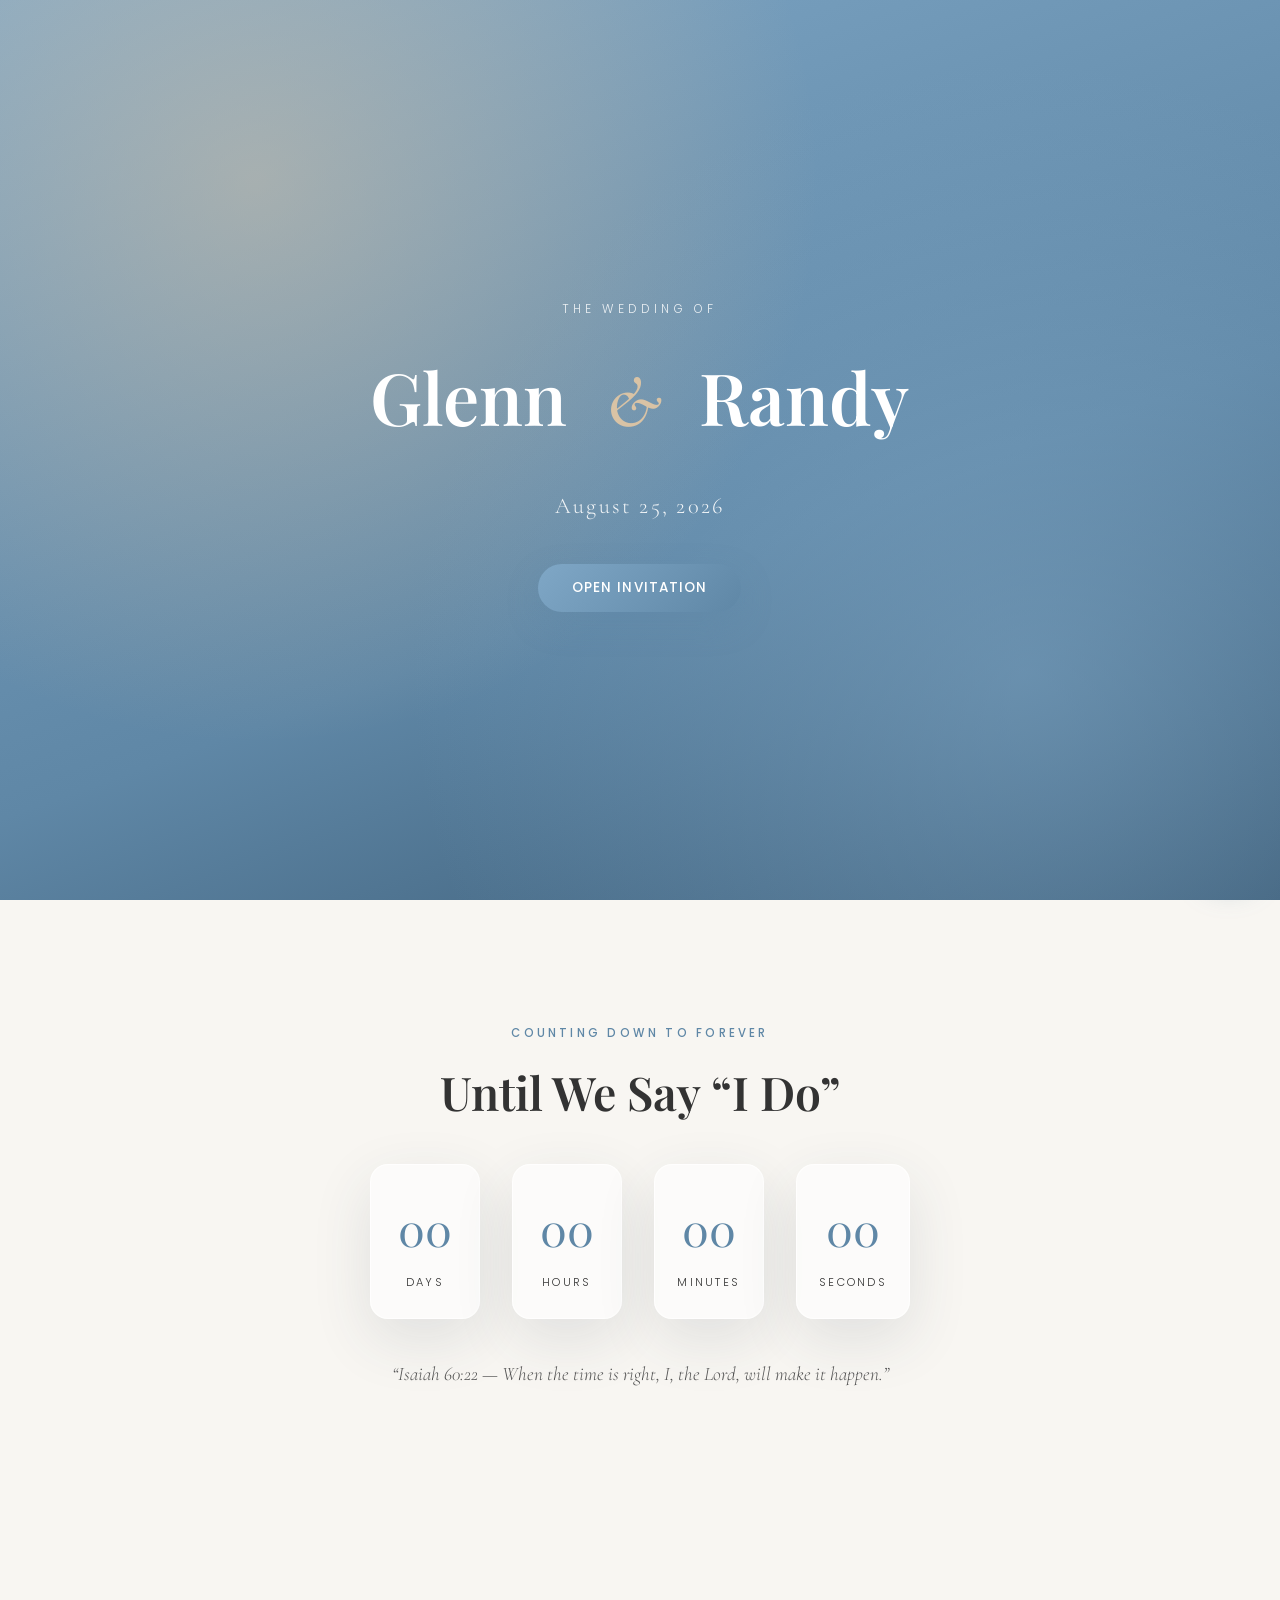
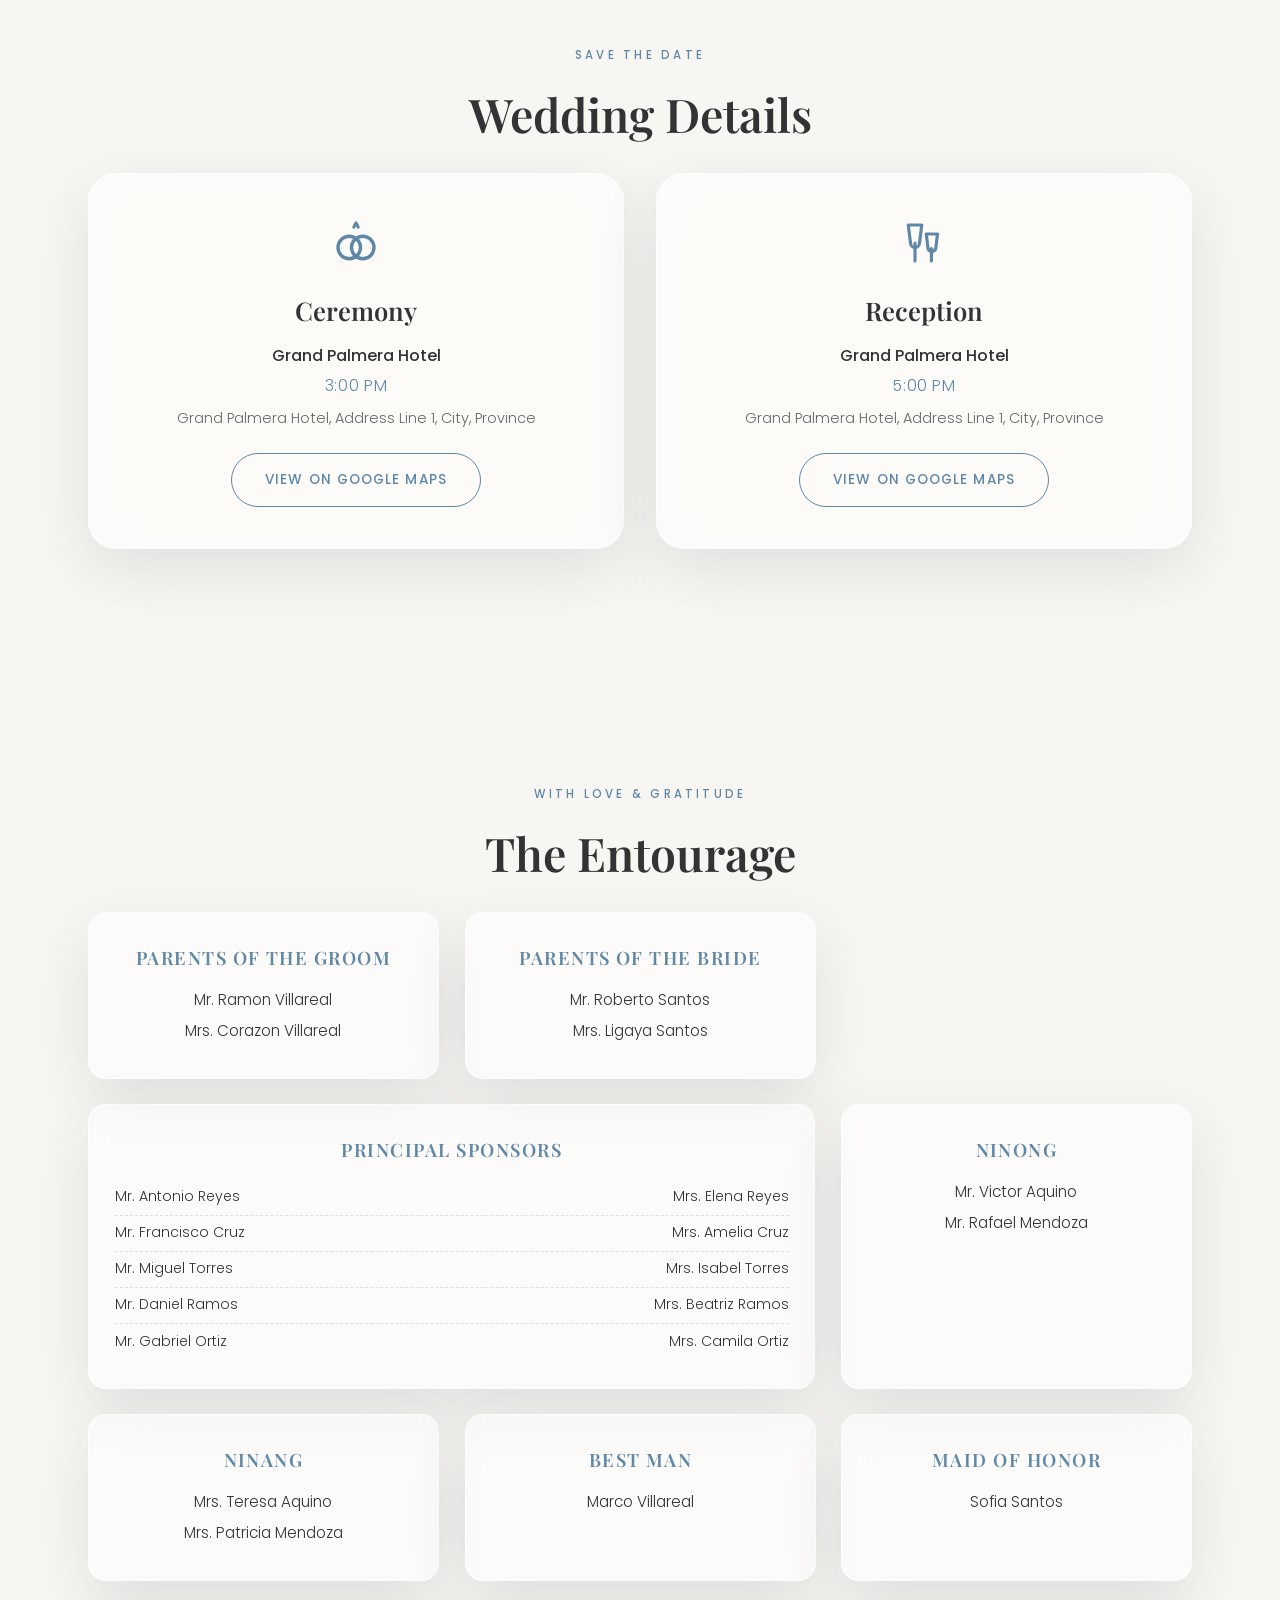
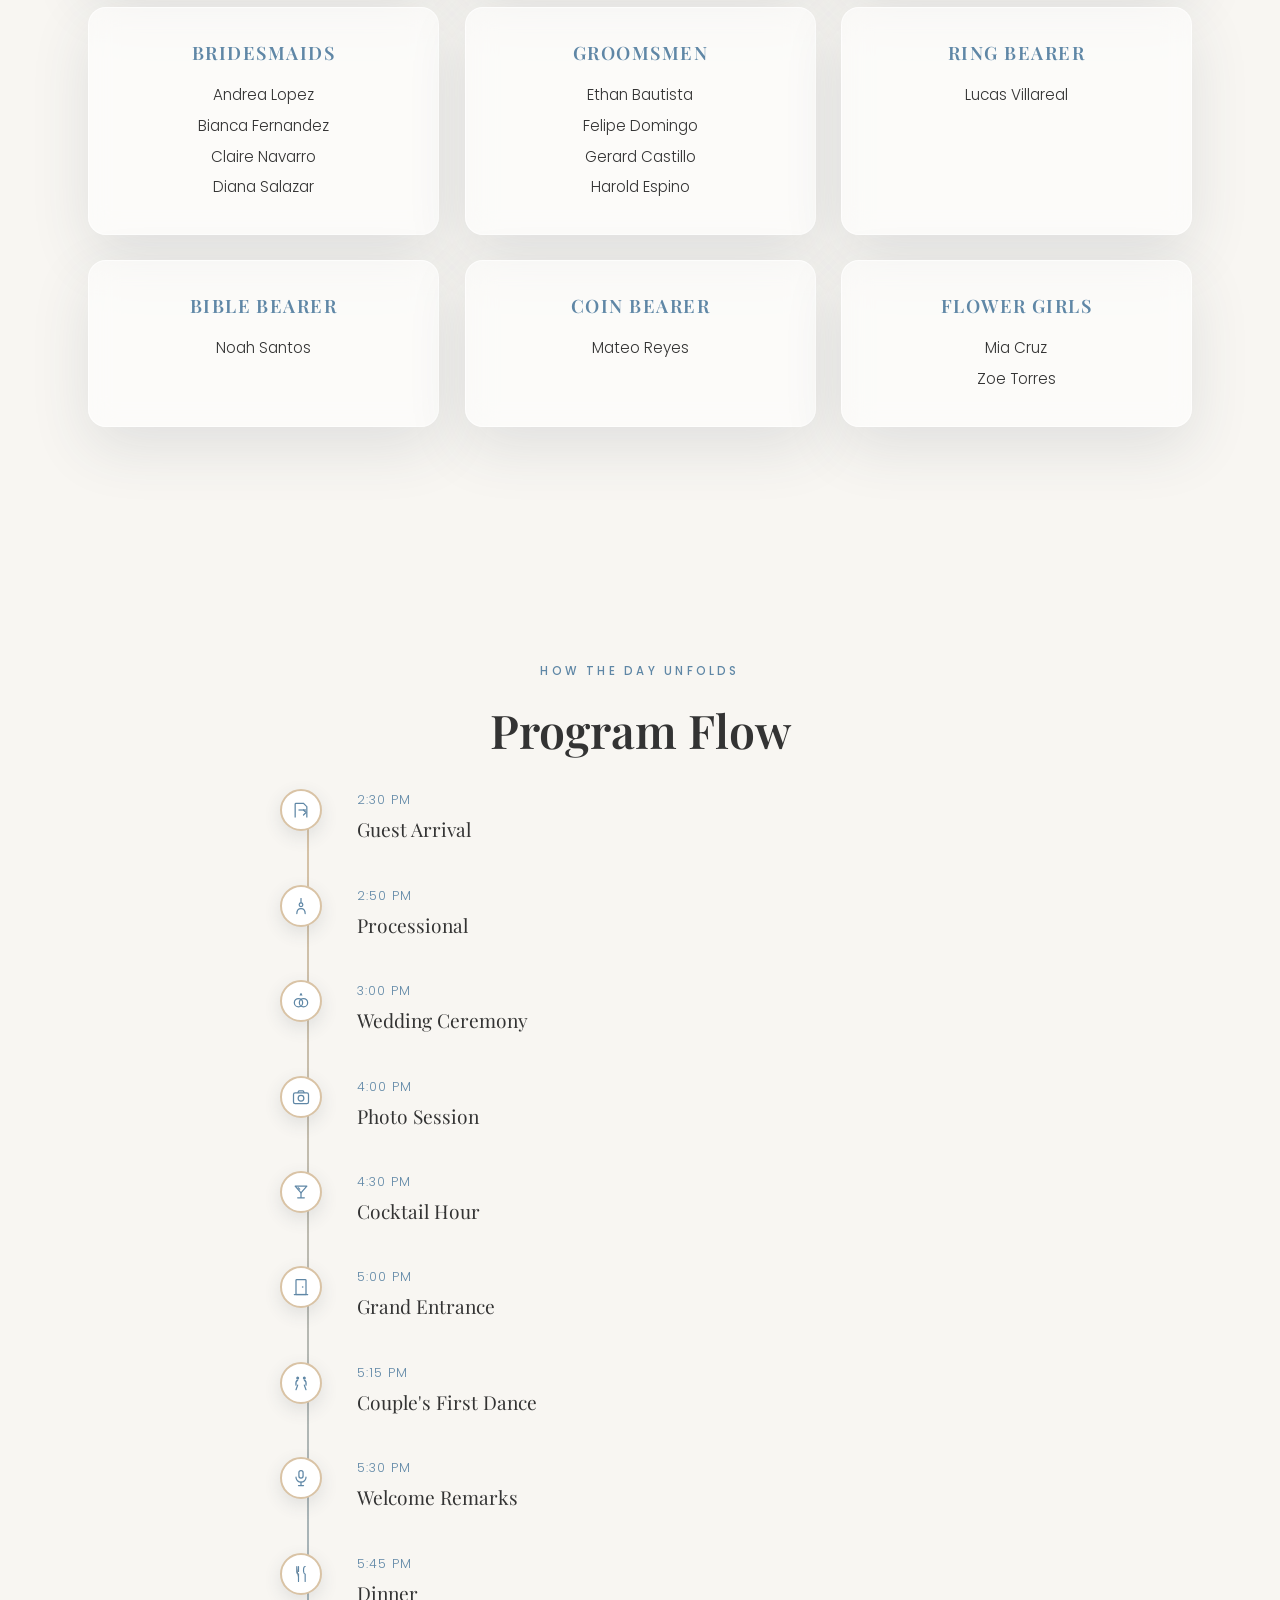
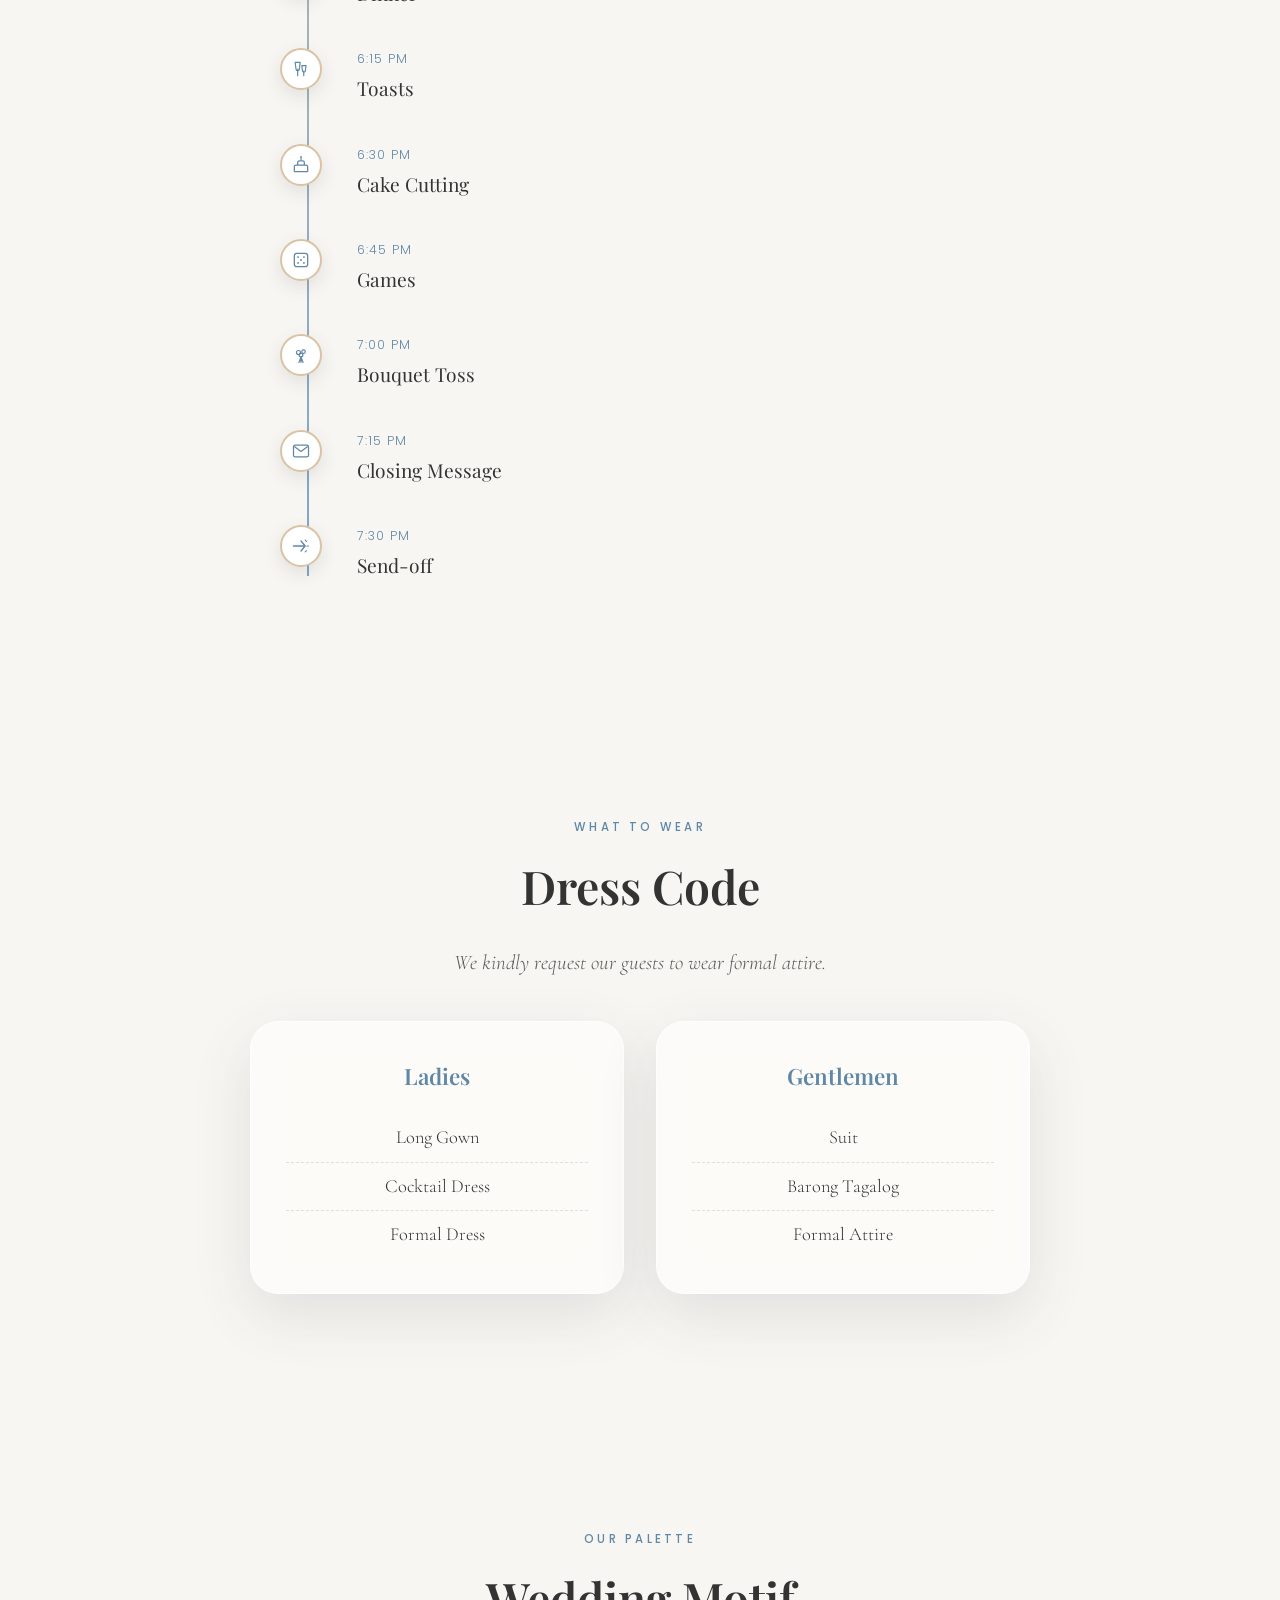
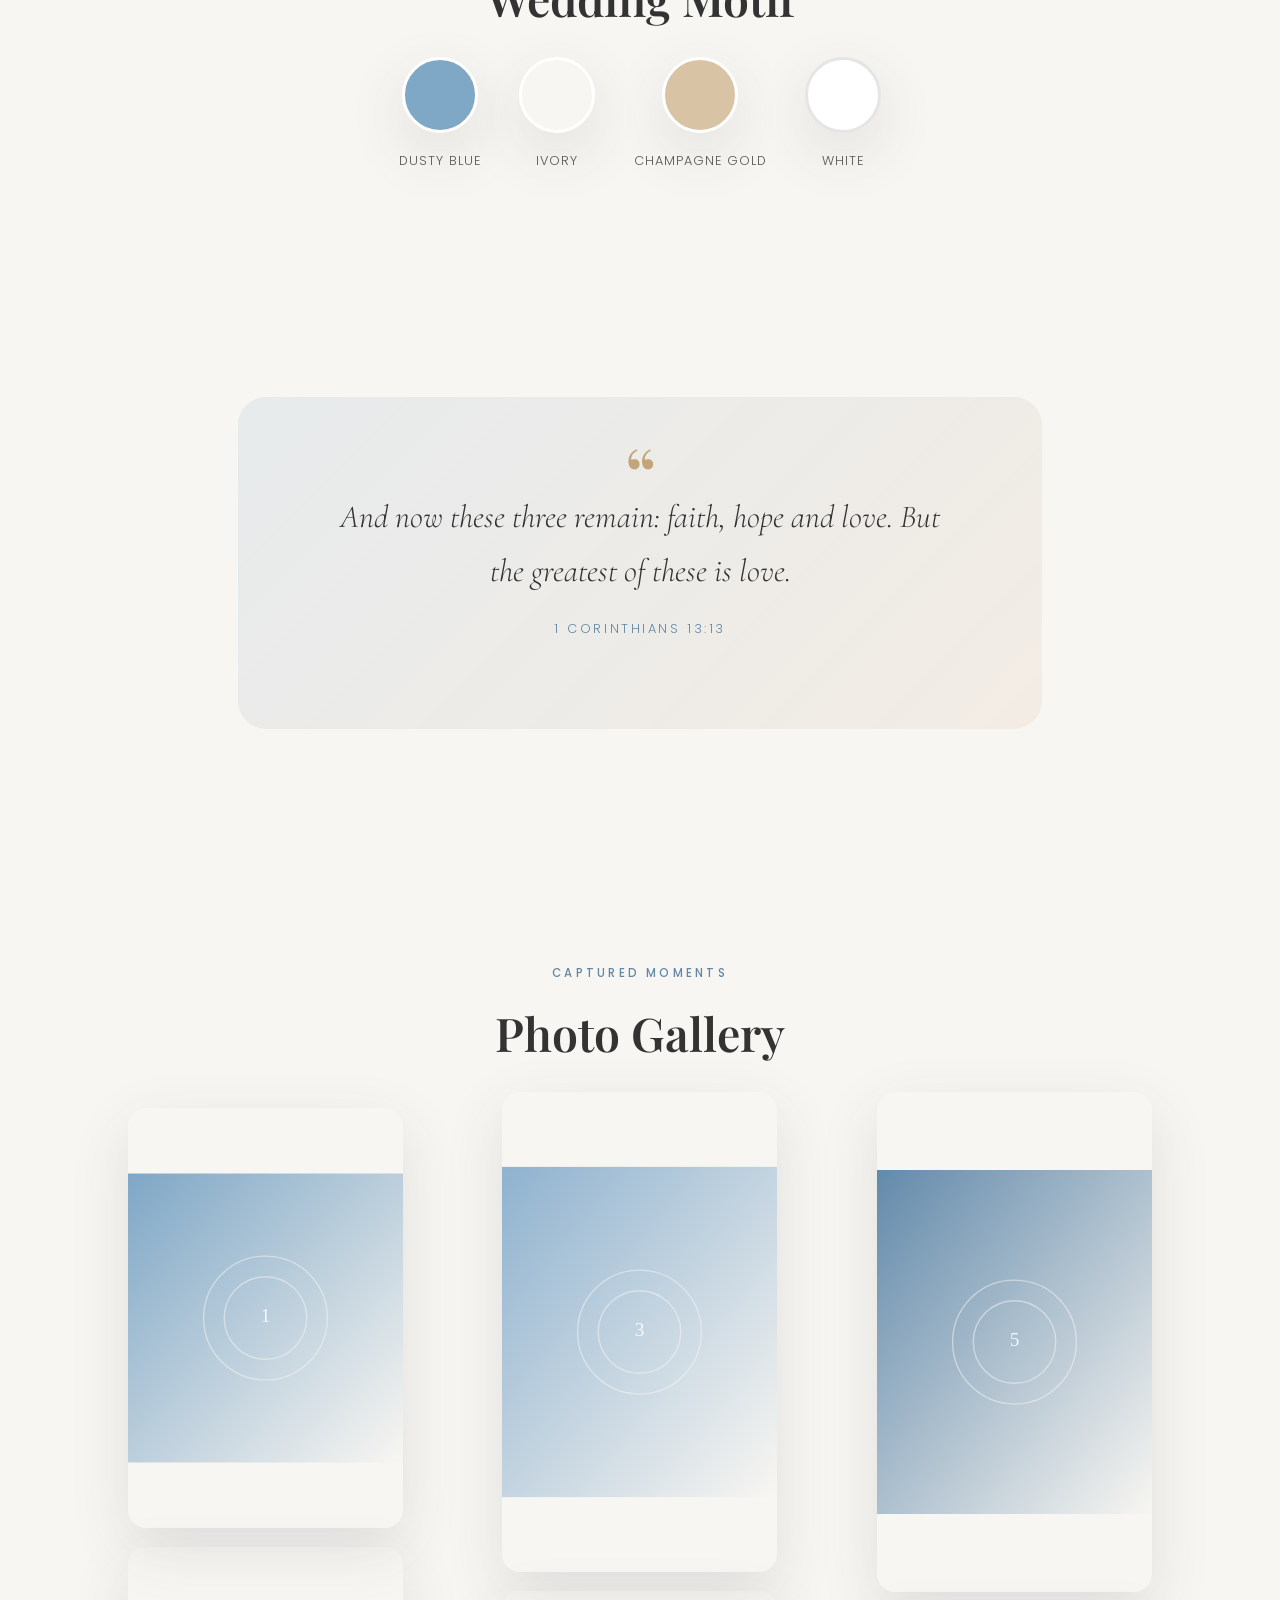
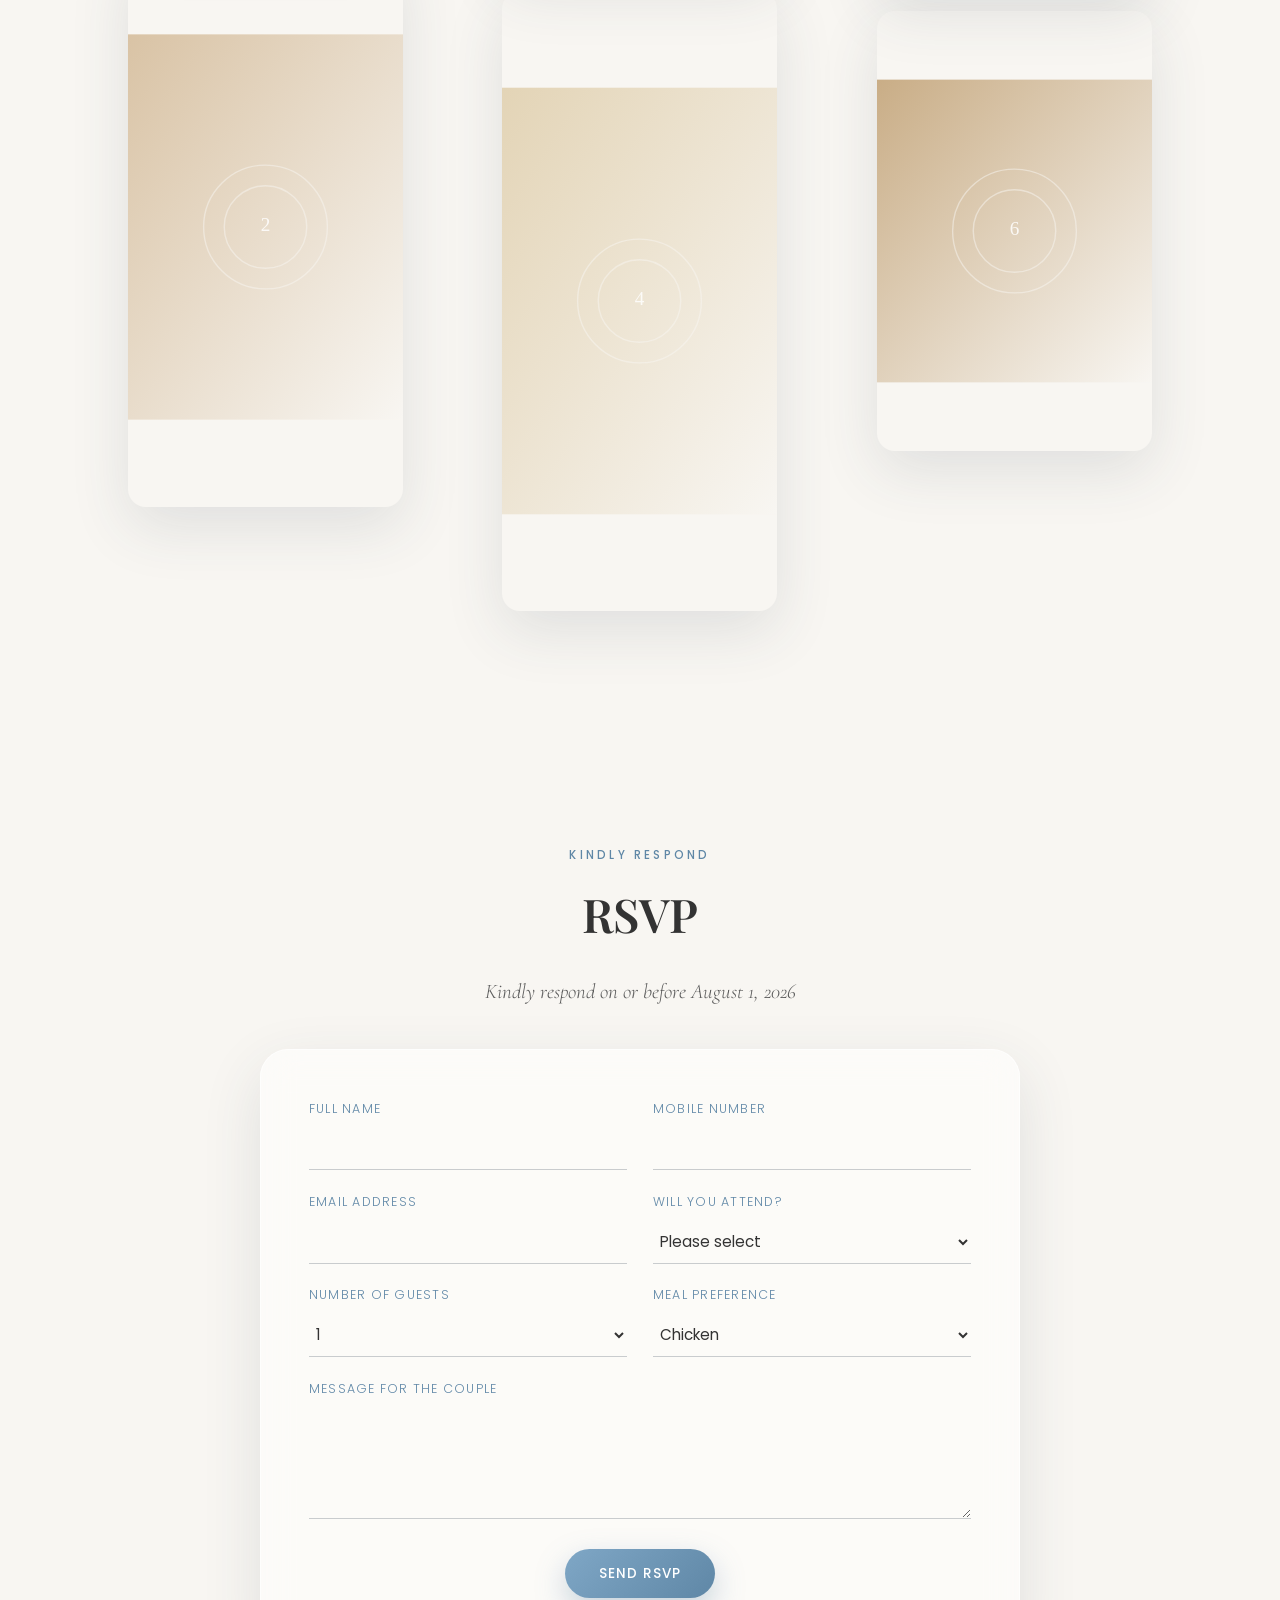
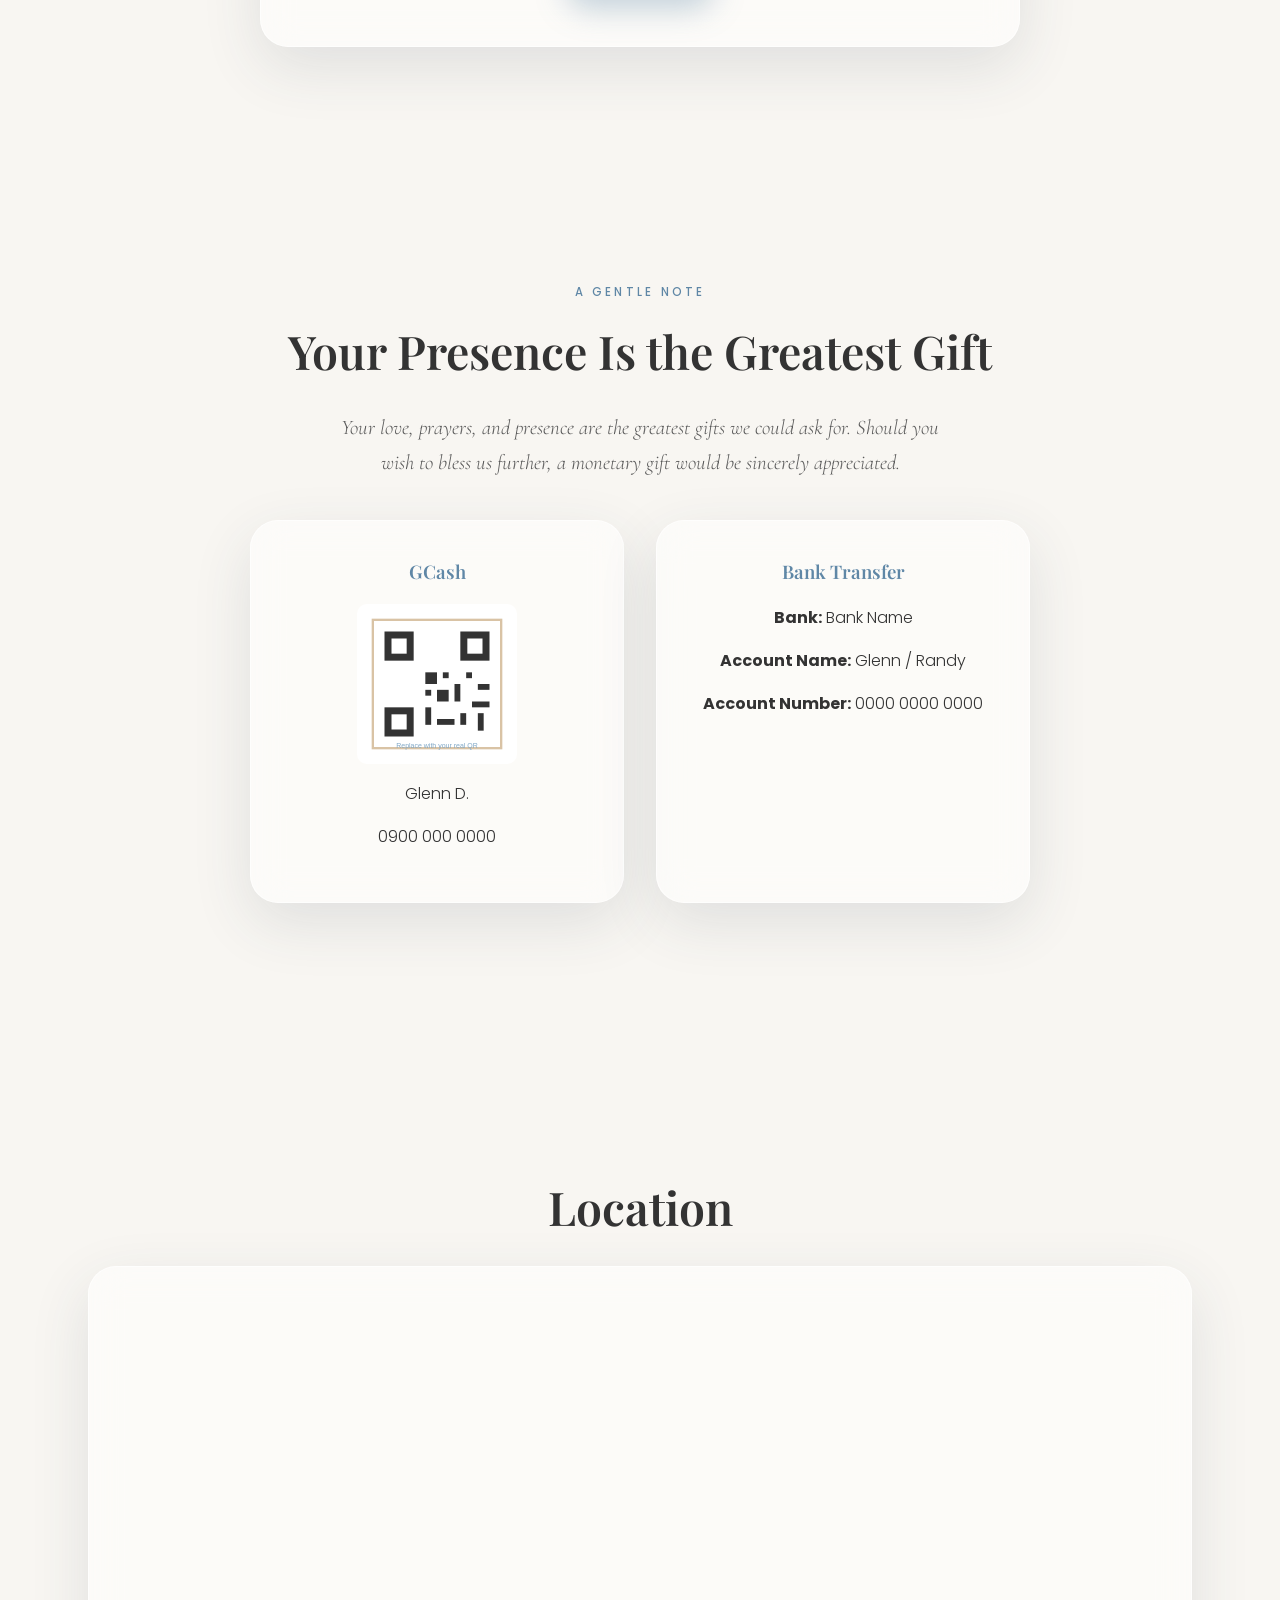
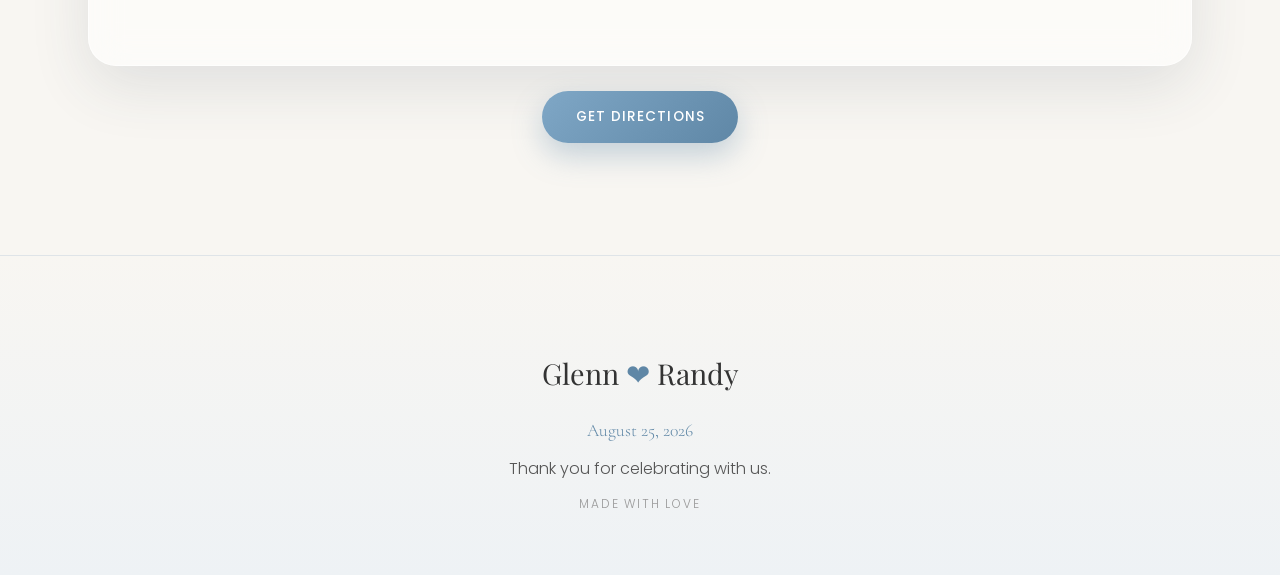
==== Wedding/index.html @ 7a78af23 "Add luxury wedding invitation website for Glenn & Randy Single-page site (HTML/CSS/vanilla JS, no fr" ====
<!DOCTYPE html>
<html lang="en">
<head>
<meta charset="UTF-8" />
<meta name="viewport" content="width=device-width, initial-scale=1.0" />
<title>Glenn &amp; Randy — August 25, 2026</title>
<meta name="description" content="Together with our families, we joyfully invite you to celebrate the wedding of Glenn &amp; Randy on August 25, 2026 at Grand Palmera Hotel." />

<link rel="preconnect" href="https://fonts.googleapis.com">
<link rel="preconnect" href="https://fonts.gstatic.com" crossorigin>
<link href="https://fonts.googleapis.com/css2?family=Playfair+Display:ital,wght@0,400;0,600;0,700;1,500&family=Cormorant+Garamond:ital,wght@0,400;0,500;0,600;1,500&family=Poppins:wght@300;400;500;600&family=Inter:wght@300;400;500&display=swap" rel="stylesheet">

<link rel="icon" href="assets/images/couple-hero.svg" type="image/svg+xml">
<link rel="stylesheet" href="style.css">
</head>
<body>

<!-- Floating particles (populated by JS) -->
<div class="particles" id="particles" aria-hidden="true"></div>

<!-- Invitation Gate -->
<div class="gate" id="gate">
  <div class="gate-bg" aria-hidden="true"></div>
  <div class="gate-content" data-animate="fade-up">
    <p class="gate-eyebrow">The Wedding Of</p>
    <h1 class="gate-names">
      <span id="gate-bride">Glenn</span>
      <span class="amp">&amp;</span>
      <span id="gate-groom">Randy</span>
    </h1>
    <p class="gate-date" id="gate-date">August 25, 2026</p>
    <button class="btn btn-primary gate-btn" id="openInvitationBtn" type="button">
      <span>Open Invitation</span>
    </button>
  </div>
</div>

<!-- Header nav (appears after gate opens) -->
<nav class="site-nav" id="siteNav" aria-label="Section navigation">
  <a href="#hero" class="nav-monogram" id="navMonogram">G &amp; R</a>
  <button class="nav-toggle" id="navToggle" aria-label="Open menu" aria-expanded="false">
    <span></span><span></span><span></span>
  </button>
  <div class="nav-links" id="navLinks">
    <a href="#details">Details</a>
    <a href="#entourage">Entourage</a>
    <a href="#program">Program</a>
    <a href="#gallery">Gallery</a>
    <a href="#rsvp">RSVP</a>
    <a href="#gift">Gift</a>
  </div>
</nav>

<main>

  <!-- HERO -->
  <section class="hero" id="hero">
    <div class="hero-media">
      <img id="heroImage" src="" alt="Glenn and Randy" class="hero-photo" />
      <div class="hero-overlay"></div>
    </div>
    <div class="hero-content">
      <p class="eyebrow" data-animate="fade-up">The Wedding Of</p>
      <h1 class="hero-title" data-animate="fade-up">
        <span id="heroBride">Glenn</span>
        <span class="amp">&amp;</span>
        <span id="heroGroom">Randy</span>
      </h1>
      <p class="hero-date" id="heroDate" data-animate="fade-up">August 25, 2026</p>
      <p class="hero-quote" id="heroQuote" data-animate="fade-up">
        Together with our families, we joyfully invite you to celebrate our wedding.
      </p>
      <a href="#countdown" class="scroll-cue" data-animate="fade-up" aria-label="Scroll down">
        <span></span>
      </a>
    </div>
  </section>

  <!-- COUNTDOWN -->
  <section class="countdown-section" id="countdown">
    <p class="section-eyebrow" data-animate="fade-up">Counting Down To Forever</p>
    <h2 class="section-title" data-animate="fade-up">Until We Say &ldquo;I Do&rdquo;</h2>
    <div class="countdown" data-animate="scale-in">
      <div class="countdown-box">
        <span class="countdown-num" id="cd-days">00</span>
        <span class="countdown-label">Days</span>
      </div>
      <div class="countdown-box">
        <span class="countdown-num" id="cd-hours">00</span>
        <span class="countdown-label">Hours</span>
      </div>
      <div class="countdown-box">
        <span class="countdown-num" id="cd-minutes">00</span>
        <span class="countdown-label">Minutes</span>
      </div>
      <div class="countdown-box">
        <span class="countdown-num" id="cd-seconds">00</span>
        <span class="countdown-label">Seconds</span>
      </div>
    </div>
    <p class="bible-verse-top" id="bibleVerseTop" data-animate="fade-up"></p>
  </section>

  <!-- WEDDING DETAILS -->
  <section class="details-section" id="details">
    <p class="section-eyebrow" data-animate="fade-up">Save The Date</p>
    <h2 class="section-title" data-animate="fade-up">Wedding Details</h2>
    <div class="details-grid">
      <div class="detail-card glass" data-animate="fade-right">
        <div class="detail-icon" data-icon="rings"></div>
        <h3>Ceremony</h3>
        <p class="detail-venue" id="ceremonyVenue"></p>
        <p class="detail-time" id="ceremonyTime"></p>
        <p class="detail-address" id="ceremonyAddress"></p>
        <a class="btn btn-outline" id="ceremonyMapsBtn" target="_blank" rel="noopener">View on Google Maps</a>
      </div>
      <div class="detail-card glass" data-animate="fade-left">
        <div class="detail-icon" data-icon="toast"></div>
        <h3>Reception</h3>
        <p class="detail-venue" id="receptionVenue"></p>
        <p class="detail-time" id="receptionTime"></p>
        <p class="detail-address" id="receptionAddress"></p>
        <a class="btn btn-outline" id="receptionMapsBtn" target="_blank" rel="noopener">View on Google Maps</a>
      </div>
    </div>
  </section>

  <!-- ENTOURAGE -->
  <section class="entourage-section" id="entourage">
    <p class="section-eyebrow" data-animate="fade-up">With Love &amp; Gratitude</p>
    <h2 class="section-title" data-animate="fade-up">The Entourage</h2>
    <div class="entourage-grid" id="entourageGrid"></div>
  </section>

  <!-- PROGRAM FLOW -->
  <section class="program-section" id="program">
    <p class="section-eyebrow" data-animate="fade-up">How The Day Unfolds</p>
    <h2 class="section-title" data-animate="fade-up">Program Flow</h2>
    <div class="timeline" id="programTimeline"></div>
  </section>

  <!-- DRESS CODE -->
  <section class="dresscode-section" id="dresscode">
    <p class="section-eyebrow" data-animate="fade-up">What To Wear</p>
    <h2 class="section-title" data-animate="fade-up">Dress Code</h2>
    <p class="section-subtitle" id="dressCodeSubtitle" data-animate="fade-up"></p>
    <div class="dresscode-grid">
      <div class="dresscode-card glass" data-animate="fade-right">
        <h3>Ladies</h3>
        <ul id="dressLadies"></ul>
      </div>
      <div class="dresscode-card glass" data-animate="fade-left">
        <h3>Gentlemen</h3>
        <ul id="dressGentlemen"></ul>
      </div>
    </div>
  </section>

  <!-- WEDDING MOTIF -->
  <section class="motif-section" id="motif">
    <p class="section-eyebrow" data-animate="fade-up">Our Palette</p>
    <h2 class="section-title" data-animate="fade-up">Wedding Motif</h2>
    <div class="motif-swatches" id="motifSwatches" data-animate="scale-in"></div>
  </section>

  <!-- BIBLE VERSE -->
  <section class="verse-section" id="verse">
    <div class="verse-inner" data-animate="scale-in">
      <span class="verse-mark">&ldquo;</span>
      <p class="verse-text" id="verseText"></p>
      <p class="verse-ref" id="verseRef"></p>
    </div>
  </section>

  <!-- GALLERY -->
  <section class="gallery-section" id="gallery">
    <p class="section-eyebrow" data-animate="fade-up">Captured Moments</p>
    <h2 class="section-title" data-animate="fade-up">Photo Gallery</h2>
    <div class="masonry" id="galleryMasonry"></div>
  </section>

  <!-- RSVP -->
  <section class="rsvp-section" id="rsvp">
    <p class="section-eyebrow" data-animate="fade-up">Kindly Respond</p>
    <h2 class="section-title" data-animate="fade-up">RSVP</h2>
    <p class="section-subtitle" id="rsvpDeadline" data-animate="fade-up"></p>

    <form class="rsvp-form glass" id="rsvpForm" name="rsvp" method="POST" data-netlify="true" netlify-honeypot="bot-field" data-animate="scale-in">
      <input type="hidden" name="form-name" value="rsvp" />
      <p class="hidden-field"><label>Don't fill this out: <input name="bot-field" /></label></p>

      <div class="form-row">
        <label for="fullName">Full Name</label>
        <input type="text" id="fullName" name="fullName" required autocomplete="name" />
      </div>
      <div class="form-row">
        <label for="mobileNumber">Mobile Number</label>
        <input type="tel" id="mobileNumber" name="mobileNumber" required autocomplete="tel" />
      </div>
      <div class="form-row">
        <label for="email">Email Address</label>
        <input type="email" id="email" name="email" required autocomplete="email" />
      </div>
      <div class="form-row">
        <label for="attending">Will you attend?</label>
        <select id="attending" name="attending" required>
          <option value="">Please select</option>
          <option value="Joyfully Accept">Joyfully Accept</option>
          <option value="Regretfully Decline">Regretfully Decline</option>
        </select>
      </div>
      <div class="form-row">
        <label for="guestCount">Number of Guests</label>
        <select id="guestCount" name="guestCount" required>
          <option value="1">1</option>
          <option value="2">2</option>
          <option value="3">3</option>
          <option value="4">4</option>
        </select>
      </div>
      <div class="form-row">
        <label for="mealPreference">Meal Preference</label>
        <select id="mealPreference" name="mealPreference" required></select>
      </div>
      <div class="form-row form-row-full">
        <label for="message">Message for the Couple</label>
        <textarea id="message" name="message" rows="4"></textarea>
      </div>

      <button type="submit" class="btn btn-primary form-submit">Send RSVP</button>
    </form>

    <div class="rsvp-success" id="rsvpSuccess" hidden>
      <div class="rsvp-success-icon">
        <svg viewBox="0 0 52 52"><circle cx="26" cy="26" r="24" fill="none"/><path fill="none" d="M14 27l7 7 17-17"/></svg>
      </div>
      <h3>Thank You!</h3>
      <p>Your RSVP has been received with love. We can't wait to celebrate with you.</p>
    </div>
  </section>

  <!-- GIFT -->
  <section class="gift-section" id="gift">
    <p class="section-eyebrow" data-animate="fade-up">A Gentle Note</p>
    <h2 class="section-title" id="giftTitle" data-animate="fade-up"></h2>
    <p class="section-subtitle" id="giftMessage" data-animate="fade-up"></p>
    <div class="gift-grid">
      <div class="gift-card glass" data-animate="fade-right">
        <h3>GCash</h3>
        <img id="gcashQr" src="" alt="GCash QR code" class="gift-qr" loading="lazy" />
        <p id="gcashName"></p>
        <p id="gcashNumber"></p>
      </div>
      <div class="gift-card glass" data-animate="fade-left">
        <h3>Bank Transfer</h3>
        <p><strong>Bank:</strong> <span id="bankName"></span></p>
        <p><strong>Account Name:</strong> <span id="bankAccountName"></span></p>
        <p><strong>Account Number:</strong> <span id="bankAccountNumber"></span></p>
      </div>
    </div>
  </section>

  <!-- LOCATION -->
  <section class="location-section" id="location">
    <p class="section-eyebrow" data-animate="fade-up">Find Your Way</p>
    <h2 class="section-title" data-animate="fade-up">Location</h2>
    <div class="map-wrap glass" data-animate="scale-in">
      <iframe id="locationMap" src="" width="100%" height="100%" style="border:0;" allowfullscreen="" loading="lazy" referrerpolicy="no-referrer-when-downgrade" title="Wedding venue map"></iframe>
    </div>
    <a class="btn btn-primary" id="directionsBtn" target="_blank" rel="noopener" data-animate="fade-up">Get Directions</a>
  </section>

</main>

<!-- FOOTER -->
<footer class="site-footer">
  <p class="footer-monogram" id="footerMonogram">Glenn <span class="heart">&#10084;</span> Randy</p>
  <p class="footer-date" id="footerDate">August 25, 2026</p>
  <p class="footer-thanks">Thank you for celebrating with us.</p>
  <p class="footer-credit">Made with Love</p>
</footer>

<!-- LIGHTBOX -->
<div class="lightbox" id="lightbox">
  <button class="lightbox-close" id="lightboxClose" aria-label="Close">&times;</button>
  <img id="lightboxImg" src="" alt="" />
</div>

<!-- FLOATING MUSIC PLAYER -->
<div class="music-player" id="musicPlayer">
  <audio id="audio" src="" loop preload="none"></audio>
  <button class="music-toggle" id="musicToggle" aria-label="Play music">
    <span class="music-disc" id="musicDisc">
      <svg viewBox="0 0 24 24"><circle cx="12" cy="12" r="10" fill="none" stroke="currentColor" stroke-width="1.4"/><circle cx="12" cy="12" r="2.4" fill="currentColor"/></svg>
    </span>
  </button>
  <div class="music-panel hidden-panel" id="musicPanel">
    <p class="music-title" id="musicTitle">Our Wedding Theme</p>
    <div class="music-progress">
      <input type="range" id="musicSeek" min="0" max="100" value="0" step="0.1" aria-label="Seek">
    </div>
    <div class="music-controls">
      <button id="musicPlayBtn" class="music-play-btn" aria-label="Play">
        <svg id="iconPlay" viewBox="0 0 24 24"><path d="M8 5v14l11-7z" fill="currentColor"/></svg>
        <svg id="iconPause" viewBox="0 0 24 24" hidden><path d="M6 5h4v14H6zM14 5h4v14h-4z" fill="currentColor"/></svg>
      </button>
      <svg class="music-vol-icon" viewBox="0 0 24 24"><path d="M3 10v4h4l5 5V5L7 10H3z" fill="currentColor"/></svg>
      <input type="range" id="musicVolume" min="0" max="1" value="0.6" step="0.01" aria-label="Volume">
      <button id="musicMinBtn" class="music-min-btn" aria-label="Minimize player">&minus;</button>
    </div>
  </div>
</div>

<script src="config.js"></script>
<script src="script.js"></script>
</body>
</html>
---- Wedding/style.css ----
/* =========================================================================
   Glenn & Randy — Wedding Invitation
   Luxury Romantic Korean-inspired styling
   ========================================================================= */

:root{
  --dusty-blue: #7FA7C6;
  --dusty-blue-dark: #5f87a6;
  --dusty-blue-light: #a9c4dc;
  --ivory: #F8F6F2;
  --champagne: #D9C3A5;
  --champagne-dark: #c2a578;
  --white: #FFFFFF;
  --charcoal: #333333;

  --font-display: 'Playfair Display', Georgia, serif;
  --font-script: 'Cormorant Garamond', Georgia, serif;
  --font-body: 'Poppins', 'Inter', sans-serif;

  --shadow-soft: 0 20px 60px rgba(51, 65, 82, 0.12);
  --shadow-lift: 0 30px 80px rgba(51, 65, 82, 0.2);
  --radius-lg: 28px;
  --radius-md: 18px;
  --radius-sm: 10px;
  --ease: cubic-bezier(.22,.61,.36,1);
}

*, *::before, *::after{ box-sizing: border-box; }

html{
  scroll-behavior: smooth;
}

body{
  margin: 0;
  font-family: var(--font-body);
  color: var(--charcoal);
  background: var(--ivory);
  overflow-x: hidden;
  font-weight: 300;
  line-height: 1.7;
}

img{ max-width: 100%; display: block; }

a{ color: inherit; text-decoration: none; }

ul{ list-style: none; margin: 0; padding: 0; }

h1, h2, h3{ font-family: var(--font-display); margin: 0; font-weight: 600; }

::selection{ background: var(--champagne); color: var(--charcoal); }

/* ---------- Utility / animation classes ---------- */
[data-animate]{
  opacity: 0;
  transition: opacity .9s var(--ease), transform .9s var(--ease);
  will-change: transform, opacity;
}
[data-animate="fade-up"]{ transform: translateY(36px); }
[data-animate="fade-left"]{ transform: translateX(-40px); }
[data-animate="fade-right"]{ transform: translateX(40px); }
[data-animate="scale-in"]{ transform: scale(.92); }

[data-animate].in-view{
  opacity: 1;
  transform: none;
}

.section-eyebrow{
  text-align: center;
  text-transform: uppercase;
  letter-spacing: .28em;
  font-size: .72rem;
  color: var(--dusty-blue-dark);
  margin-bottom: .6rem;
  font-weight: 500;
}

.section-title{
  text-align: center;
  font-size: clamp(2rem, 4vw, 2.9rem);
  color: var(--charcoal);
  margin-bottom: 1.2rem;
}

.section-subtitle{
  text-align: center;
  max-width: 620px;
  margin: 0 auto 2.5rem;
  font-family: var(--font-script);
  font-size: 1.3rem;
  font-style: italic;
  color: #5a5a5a;
}

.glass{
  background: rgba(255,255,255,0.55);
  backdrop-filter: blur(18px) saturate(140%);
  -webkit-backdrop-filter: blur(18px) saturate(140%);
  border: 1px solid rgba(255,255,255,0.6);
  box-shadow: var(--shadow-soft);
}

.btn{
  display: inline-flex;
  align-items: center;
  justify-content: center;
  gap: .5rem;
  padding: .9rem 2.1rem;
  border-radius: 999px;
  font-size: .85rem;
  letter-spacing: .08em;
  text-transform: uppercase;
  border: none;
  cursor: pointer;
  transition: transform .35s var(--ease), box-shadow .35s var(--ease), background .35s var(--ease);
  font-family: var(--font-body);
  font-weight: 500;
}
.btn-primary{
  background: linear-gradient(135deg, var(--dusty-blue) 0%, var(--dusty-blue-dark) 100%);
  color: var(--white);
  box-shadow: 0 12px 30px rgba(95, 135, 166, .35);
}
.btn-primary:hover{ transform: translateY(-3px); box-shadow: 0 18px 40px rgba(95, 135, 166, .45); }
.btn-outline{
  background: transparent;
  border: 1px solid var(--dusty-blue-dark);
  color: var(--dusty-blue-dark);
  margin-top: 1.4rem;
}
.btn-outline:hover{ background: var(--dusty-blue-dark); color: var(--white); transform: translateY(-3px); }

section{
  position: relative;
  padding: clamp(4rem, 9vw, 7rem) clamp(1.2rem, 6vw, 3rem);
  max-width: 1200px;
  margin: 0 auto;
}

/* ---------- Floating particles ---------- */
.particles{
  position: fixed;
  inset: 0;
  pointer-events: none;
  z-index: 5;
  overflow: hidden;
}
.particle{
  position: absolute;
  bottom: -20px;
  border-radius: 50%;
  opacity: 0;
  animation: floatUp linear infinite;
}
@keyframes floatUp{
  0%{ transform: translateY(0) translateX(0); opacity: 0; }
  10%{ opacity: .8; }
  90%{ opacity: .5; }
  100%{ transform: translateY(-110vh) translateX(var(--drift, 40px)); opacity: 0; }
}

/* ---------- Invitation gate ---------- */
.gate{
  position: fixed;
  inset: 0;
  z-index: 999;
  display: flex;
  align-items: center;
  justify-content: center;
  transition: opacity 1.1s var(--ease), visibility 1.1s;
}
.gate-bg{
  position: absolute;
  inset: 0;
  background:
    radial-gradient(circle at 20% 20%, rgba(217,195,165,.5), transparent 45%),
    radial-gradient(circle at 80% 75%, rgba(127,167,198,.55), transparent 50%),
    linear-gradient(160deg, var(--dusty-blue) 0%, var(--dusty-blue-dark) 60%, #395973 100%);
}
.gate-content{
  position: relative;
  text-align: center;
  color: var(--white);
  padding: 2rem;
}
.gate-eyebrow{
  text-transform: uppercase;
  letter-spacing: .35em;
  font-size: .75rem;
  opacity: .85;
  margin-bottom: 1rem;
}
.gate-names{
  font-size: clamp(2.6rem, 8vw, 4.5rem);
  margin-bottom: .8rem;
}
.gate-names .amp{
  font-family: var(--font-script);
  font-style: italic;
  color: var(--champagne);
  margin: 0 .3em;
}
.gate-date{
  font-family: var(--font-script);
  font-size: 1.4rem;
  letter-spacing: .1em;
  margin-bottom: 2.4rem;
  opacity: .9;
}
.gate.opened{
  opacity: 0;
  visibility: hidden;
  pointer-events: none;
}

/* ---------- Nav ---------- */
.site-nav{
  position: fixed;
  top: 0; left: 0; right: 0;
  z-index: 500;
  display: flex;
  align-items: center;
  justify-content: space-between;
  padding: 1rem clamp(1.2rem, 5vw, 3rem);
  background: rgba(248,246,242,0);
  transition: background .4s var(--ease), box-shadow .4s var(--ease), padding .4s var(--ease);
}
.site-nav.scrolled{
  background: rgba(248,246,242,0.85);
  backdrop-filter: blur(14px);
  box-shadow: 0 8px 30px rgba(51,65,82,.08);
  padding-top: .6rem;
  padding-bottom: .6rem;
}
.nav-monogram{
  font-family: var(--font-display);
  font-size: 1.2rem;
  letter-spacing: .05em;
  color: var(--charcoal);
}
.nav-links{
  display: flex;
  gap: 2rem;
}
.nav-links a{
  font-size: .8rem;
  text-transform: uppercase;
  letter-spacing: .12em;
  color: var(--charcoal);
  position: relative;
  padding-bottom: 4px;
}
.nav-links a::after{
  content: "";
  position: absolute;
  left: 0; bottom: 0;
  width: 0%;
  height: 1px;
  background: var(--champagne-dark);
  transition: width .3s var(--ease);
}
.nav-links a:hover::after{ width: 100%; }
.nav-toggle{
  display: none;
  flex-direction: column;
  gap: 5px;
  background: none;
  border: none;
  cursor: pointer;
  padding: 6px;
}
.nav-toggle span{
  width: 22px;
  height: 2px;
  background: var(--charcoal);
  border-radius: 2px;
}

/* ---------- Hero ---------- */
.hero{
  position: relative;
  height: 100vh;
  min-height: 640px;
  max-width: none;
  padding: 0;
  display: flex;
  align-items: flex-end;
  overflow: hidden;
}
.hero-media{
  position: absolute;
  inset: 0;
}
.hero-photo{
  width: 100%; height: 100%;
  object-fit: cover;
  object-position: center 25%;
}
.hero-overlay{
  position: absolute;
  inset: 0;
  background:
    linear-gradient(to top, rgba(30,42,55,.75) 0%, rgba(60,89,117,.35) 45%, rgba(127,167,198,.25) 100%);
}
.hero-content{
  position: relative;
  z-index: 2;
  width: 100%;
  text-align: center;
  color: var(--white);
  padding: 0 1.5rem clamp(3rem, 8vw, 5rem);
}
.eyebrow{
  text-transform: uppercase;
  letter-spacing: .35em;
  font-size: .75rem;
  opacity: .9;
  margin-bottom: .8rem;
}
.hero-title{
  font-size: clamp(3rem, 9vw, 6rem);
  line-height: 1.05;
  margin-bottom: 1rem;
  text-shadow: 0 4px 30px rgba(0,0,0,.25);
}
.hero-title .amp{
  font-family: var(--font-script);
  font-style: italic;
  color: var(--champagne);
  margin: 0 .25em;
  font-size: .7em;
}
.hero-date{
  font-family: var(--font-script);
  font-size: 1.5rem;
  letter-spacing: .12em;
  margin-bottom: 1.2rem;
}
.hero-quote{
  max-width: 560px;
  margin: 0 auto 2.4rem;
  font-size: 1rem;
  font-weight: 300;
  opacity: .95;
}
.scroll-cue{
  display: inline-flex;
  width: 26px; height: 44px;
  border: 2px solid rgba(255,255,255,.7);
  border-radius: 20px;
  justify-content: center;
  padding-top: 8px;
}
.scroll-cue span{
  width: 4px; height: 8px;
  border-radius: 3px;
  background: var(--champagne);
  animation: scrollDot 1.8s ease-in-out infinite;
}
@keyframes scrollDot{
  0%{ transform: translateY(0); opacity: 1; }
  70%{ transform: translateY(14px); opacity: 0; }
  100%{ opacity: 0; }
}

/* ---------- Countdown ---------- */
.countdown-section{ text-align: center; }
.countdown{
  display: flex;
  justify-content: center;
  flex-wrap: wrap;
  gap: clamp(.8rem, 3vw, 2rem);
  margin: 2rem 0;
}
.countdown-box{
  background: rgba(255,255,255,.6);
  backdrop-filter: blur(14px);
  border: 1px solid rgba(255,255,255,.7);
  border-radius: var(--radius-md);
  box-shadow: var(--shadow-soft);
  padding: 1.6rem 1.4rem;
  min-width: 110px;
  transition: transform .4s var(--ease);
}
.countdown-box:hover{ transform: translateY(-6px); }
.countdown-num{
  display: block;
  font-family: var(--font-display);
  font-size: clamp(2rem, 4vw, 2.8rem);
  color: var(--dusty-blue-dark);
}
.countdown-label{
  display: block;
  text-transform: uppercase;
  font-size: .7rem;
  letter-spacing: .2em;
  color: var(--charcoal);
  margin-top: .4rem;
}
.bible-verse-top{
  margin-top: 2.5rem;
  font-family: var(--font-script);
  font-style: italic;
  font-size: 1.2rem;
  color: #555;
  max-width: 600px;
  margin-left: auto;
  margin-right: auto;
}

/* ---------- Details ---------- */
.details-grid{
  display: grid;
  grid-template-columns: repeat(2, 1fr);
  gap: 2rem;
}
.detail-card{
  border-radius: var(--radius-lg);
  padding: 2.6rem 2rem;
  text-align: center;
  transition: transform .45s var(--ease), box-shadow .45s var(--ease);
}
.detail-card:hover{ transform: translateY(-8px); box-shadow: var(--shadow-lift); }
.detail-icon{
  width: 54px; height: 54px;
  margin: 0 auto 1.2rem;
  color: var(--dusty-blue-dark);
}
.detail-card h3{
  font-size: 1.6rem;
  margin-bottom: .6rem;
  color: var(--charcoal);
}
.detail-venue{ font-weight: 500; margin: 0 0 .2rem; }
.detail-time{ color: var(--dusty-blue-dark); margin: 0 0 .4rem; letter-spacing: .04em; }
.detail-address{ color: #666; font-size: .9rem; margin: 0; }

/* ---------- Entourage ---------- */
.entourage-grid{
  display: grid;
  grid-template-columns: repeat(auto-fit, minmax(260px, 1fr));
  gap: 1.6rem;
}
.entourage-card{
  background: rgba(255,255,255,.55);
  backdrop-filter: blur(14px);
  border: 1px solid rgba(255,255,255,.65);
  border-radius: var(--radius-md);
  box-shadow: var(--shadow-soft);
  padding: 1.8rem 1.6rem;
  text-align: center;
  transition: transform .4s var(--ease), box-shadow .4s var(--ease);
}
.entourage-card:hover{ transform: translateY(-6px); box-shadow: var(--shadow-lift); }
.entourage-card h4{
  font-family: var(--font-display);
  font-size: 1.15rem;
  color: var(--dusty-blue-dark);
  margin: 0 0 .9rem;
  text-transform: uppercase;
  letter-spacing: .08em;
  font-weight: 600;
}
.entourage-card p, .entourage-card li{
  font-size: .95rem;
  color: var(--charcoal);
  margin: .3rem 0;
}
.entourage-pair{
  display: flex;
  justify-content: space-between;
  gap: 1rem;
  font-size: .88rem;
  padding: .35rem 0;
  border-bottom: 1px dashed rgba(51,65,82,.15);
}
.entourage-pair:last-child{ border-bottom: none; }

/* ---------- Program timeline ---------- */
.timeline{
  position: relative;
  max-width: 720px;
  margin: 0 auto;
  padding-left: 2.2rem;
}
.timeline::before{
  content: "";
  position: absolute;
  left: 27px;
  top: 6px;
  bottom: 6px;
  width: 2px;
  background: linear-gradient(to bottom, var(--champagne), var(--dusty-blue));
}
.timeline-item{
  position: relative;
  padding: 0 0 2.4rem 2.6rem;
}
.timeline-item:last-child{ padding-bottom: 0; }
.timeline-icon{
  position: absolute;
  left: -2.2rem;
  top: 0;
  width: 42px; height: 42px;
  border-radius: 50%;
  background: var(--white);
  border: 2px solid var(--champagne);
  color: var(--dusty-blue-dark);
  display: flex;
  align-items: center;
  justify-content: center;
  box-shadow: 0 6px 18px rgba(51,65,82,.12);
}
.timeline-icon svg{ width: 20px; height: 20px; }
.timeline-time{
  display: block;
  font-size: .78rem;
  letter-spacing: .1em;
  text-transform: uppercase;
  color: var(--dusty-blue-dark);
  margin-bottom: .2rem;
}
.timeline-title{
  font-family: var(--font-display);
  font-size: 1.2rem;
}

/* ---------- Dress code ---------- */
.dresscode-grid{
  display: grid;
  grid-template-columns: repeat(2, 1fr);
  gap: 2rem;
  max-width: 780px;
  margin: 0 auto;
}
.dresscode-card{
  border-radius: var(--radius-lg);
  padding: 2.2rem;
  text-align: center;
}
.dresscode-card h3{
  font-size: 1.4rem;
  margin-bottom: 1.2rem;
  color: var(--dusty-blue-dark);
}
.dresscode-card li{
  padding: .5rem 0;
  border-bottom: 1px dashed rgba(51,65,82,.15);
  font-family: var(--font-script);
  font-size: 1.15rem;
}
.dresscode-card li:last-child{ border-bottom: none; }

/* ---------- Motif ---------- */
.motif-swatches{
  display: flex;
  justify-content: center;
  flex-wrap: wrap;
  gap: 2.4rem;
}
.motif-swatch{ text-align: center; }
.motif-swatch .swatch-color{
  width: 76px; height: 76px;
  border-radius: 50%;
  margin: 0 auto .8rem;
  box-shadow: var(--shadow-soft);
  border: 3px solid var(--white);
  transition: transform .4s var(--ease);
}
.motif-swatch:hover .swatch-color{ transform: translateY(-6px) scale(1.06); }
.motif-swatch span{
  font-size: .8rem;
  letter-spacing: .08em;
  text-transform: uppercase;
  color: #555;
}

/* ---------- Verse ---------- */
.verse-section{
  max-width: 900px;
}
.verse-inner{
  text-align: center;
  background: linear-gradient(135deg, rgba(127,167,198,.14), rgba(217,195,165,.18));
  border-radius: var(--radius-lg);
  padding: clamp(3rem, 6vw, 5rem) clamp(1.5rem, 6vw, 4rem);
  position: relative;
}
.verse-mark{
  font-family: var(--font-display);
  font-size: 5rem;
  color: var(--champagne-dark);
  line-height: 0;
  display: block;
  margin-bottom: 1rem;
}
.verse-text{
  font-family: var(--font-script);
  font-size: clamp(1.4rem, 3vw, 2rem);
  font-style: italic;
  color: var(--charcoal);
  max-width: 640px;
  margin: 0 auto 1.2rem;
}
.verse-ref{
  text-transform: uppercase;
  letter-spacing: .2em;
  font-size: .8rem;
  color: var(--dusty-blue-dark);
}

/* ---------- Gallery ---------- */
.masonry{
  column-count: 3;
  column-gap: 1.2rem;
}
.masonry-item{
  break-inside: avoid;
  margin-bottom: 1.2rem;
  border-radius: var(--radius-md);
  overflow: hidden;
  cursor: pointer;
  box-shadow: var(--shadow-soft);
  position: relative;
}
.masonry-item img{
  width: 100%;
  display: block;
  transition: transform .6s var(--ease);
}
.masonry-item:hover img{ transform: scale(1.08); }
.masonry-item::after{
  content: "";
  position: absolute;
  inset: 0;
  background: linear-gradient(to top, rgba(51,65,82,.35), transparent 45%);
  opacity: 0;
  transition: opacity .4s var(--ease);
}
.masonry-item:hover::after{ opacity: 1; }

.lightbox{
  position: fixed;
  inset: 0;
  z-index: 900;
  background: rgba(20,26,32,.92);
  display: flex;
  align-items: center;
  justify-content: center;
  opacity: 0;
  visibility: hidden;
  transition: opacity .4s var(--ease), visibility .4s;
  padding: 2rem;
}
.lightbox.active{ opacity: 1; visibility: visible; }
.lightbox img{
  max-width: min(90vw, 900px);
  max-height: 85vh;
  border-radius: var(--radius-sm);
  transform: scale(.9);
  transition: transform .45s var(--ease);
  box-shadow: 0 30px 90px rgba(0,0,0,.5);
}
.lightbox.active img{ transform: scale(1); }
.lightbox-close{
  position: absolute;
  top: 1.5rem; right: 2rem;
  background: none;
  border: none;
  color: var(--white);
  font-size: 2.4rem;
  cursor: pointer;
  line-height: 1;
}

/* ---------- RSVP ---------- */
.rsvp-form{
  max-width: 760px;
  margin: 0 auto;
  display: grid;
  grid-template-columns: repeat(2, 1fr);
  gap: 1.3rem 1.6rem;
  padding: clamp(1.8rem, 4vw, 3rem);
  border-radius: var(--radius-lg);
}
.form-row{ display: flex; flex-direction: column; gap: .5rem; }
.form-row-full{ grid-column: 1 / -1; }
.form-row label{
  font-size: .78rem;
  text-transform: uppercase;
  letter-spacing: .1em;
  color: var(--dusty-blue-dark);
}
.form-row input, .form-row select, .form-row textarea{
  border: none;
  border-bottom: 1px solid rgba(51,65,82,.25);
  background: transparent;
  padding: .6rem .2rem;
  font-family: var(--font-body);
  font-size: .95rem;
  color: var(--charcoal);
  transition: border-color .3s var(--ease);
}
.form-row input:focus, .form-row select:focus, .form-row textarea:focus{
  outline: none;
  border-color: var(--dusty-blue-dark);
}
.hidden-field{ display: none; }
.form-submit{ grid-column: 1 / -1; justify-self: center; margin-top: .6rem; }

.rsvp-success{
  max-width: 480px;
  margin: 2.5rem auto 0;
  text-align: center;
}
.rsvp-success-icon{
  width: 80px; height: 80px;
  margin: 0 auto 1rem;
  color: var(--dusty-blue-dark);
}
.rsvp-success-icon svg circle{ stroke: var(--dusty-blue); stroke-width: 2; }
.rsvp-success-icon svg path{
  stroke: var(--dusty-blue-dark);
  stroke-width: 3;
  stroke-linecap: round;
  stroke-linejoin: round;
  stroke-dasharray: 48;
  stroke-dashoffset: 48;
  animation: drawCheck .6s var(--ease) .2s forwards;
}
@keyframes drawCheck{ to{ stroke-dashoffset: 0; } }
.rsvp-success h3{ font-size: 1.6rem; margin-bottom: .5rem; }

/* ---------- Gift ---------- */
.gift-grid{
  display: grid;
  grid-template-columns: repeat(2, 1fr);
  gap: 2rem;
  max-width: 780px;
  margin: 0 auto;
}
.gift-card{
  border-radius: var(--radius-lg);
  padding: 2.2rem;
  text-align: center;
}
.gift-card h3{ margin-bottom: 1rem; color: var(--dusty-blue-dark); }
.gift-qr{
  width: 160px; height: 160px;
  object-fit: contain;
  margin: 0 auto 1rem;
  border-radius: var(--radius-sm);
  background: var(--white);
  padding: .6rem;
}

/* ---------- Location ---------- */
.location-section{ text-align: center; }
.map-wrap{
  height: 400px;
  border-radius: var(--radius-lg);
  overflow: hidden;
  margin-bottom: 1.6rem;
}

/* ---------- Footer ---------- */
.site-footer{
  text-align: center;
  padding: 4rem 1.5rem 3rem;
  background: linear-gradient(180deg, var(--ivory), #eef2f5);
  border-top: 1px solid rgba(51,65,82,.08);
}
.footer-monogram{
  font-family: var(--font-display);
  font-size: 1.8rem;
  margin-bottom: .4rem;
}
.footer-monogram .heart{ color: var(--dusty-blue-dark); }
.footer-date{
  font-family: var(--font-script);
  color: var(--dusty-blue-dark);
  font-size: 1.1rem;
  margin-bottom: .6rem;
}
.footer-thanks{ margin: 0 0 .3rem; color: #555; }
.footer-credit{
  font-size: .75rem;
  letter-spacing: .15em;
  text-transform: uppercase;
  color: #999;
}

/* ---------- Floating music player ---------- */
.music-player{
  position: fixed;
  right: 1.4rem;
  bottom: 1.4rem;
  z-index: 700;
  display: flex;
  align-items: flex-end;
  gap: .8rem;
}
.music-toggle{
  width: 58px; height: 58px;
  border-radius: 50%;
  border: none;
  cursor: pointer;
  background: linear-gradient(135deg, var(--dusty-blue), var(--champagne));
  color: var(--white);
  display: flex;
  align-items: center;
  justify-content: center;
  box-shadow: 0 10px 30px rgba(95,135,166,.4);
  position: relative;
  flex-shrink: 0;
}
.music-toggle::before{
  content: "";
  position: absolute;
  inset: -6px;
  border-radius: 50%;
  border: 1px solid rgba(217,195,165,.6);
  animation: glowPulse 2.6s ease-in-out infinite;
}
@keyframes glowPulse{
  0%,100%{ transform: scale(1); opacity: .5; }
  50%{ transform: scale(1.15); opacity: 0; }
}
.music-disc{ width: 26px; height: 26px; display: inline-flex; }
.music-disc.spinning{ animation: spin 3.5s linear infinite; }
@keyframes spin{ to{ transform: rotate(360deg); } }

.music-panel{
  width: 240px;
  background: rgba(255,255,255,.85);
  backdrop-filter: blur(16px);
  border: 1px solid rgba(255,255,255,.7);
  border-radius: var(--radius-md);
  box-shadow: var(--shadow-lift);
  padding: 1rem 1.1rem;
  transform-origin: bottom right;
  transition: transform .35s var(--ease), opacity .35s var(--ease);
}
.music-panel.hidden-panel{
  transform: scale(.4);
  opacity: 0;
  pointer-events: none;
  position: absolute;
}
.music-title{
  font-size: .82rem;
  color: var(--charcoal);
  margin: 0 0 .6rem;
  font-weight: 500;
  white-space: nowrap;
  overflow: hidden;
  text-overflow: ellipsis;
}
.music-progress input[type="range"]{ width: 100%; }
.music-controls{
  display: flex;
  align-items: center;
  gap: .5rem;
  margin-top: .5rem;
}
.music-play-btn{
  width: 32px; height: 32px;
  border-radius: 50%;
  border: none;
  background: var(--dusty-blue-dark);
  color: var(--white);
  display: flex;
  align-items: center;
  justify-content: center;
  cursor: pointer;
  flex-shrink: 0;
}
.music-play-btn svg{ width: 16px; height: 16px; }
.music-vol-icon{ width: 16px; height: 16px; color: var(--dusty-blue-dark); flex-shrink: 0; }
#musicVolume{ width: 60px; }
.music-min-btn{
  margin-left: auto;
  width: 24px; height: 24px;
  border-radius: 50%;
  border: 1px solid rgba(51,65,82,.2);
  background: transparent;
  cursor: pointer;
  color: var(--charcoal);
  font-size: .9rem;
  line-height: 1;
}
input[type="range"]{
  -webkit-appearance: none;
  appearance: none;
  height: 4px;
  border-radius: 4px;
  background: rgba(51,65,82,.15);
  outline: none;
}
input[type="range"]::-webkit-slider-thumb{
  -webkit-appearance: none;
  width: 13px; height: 13px;
  border-radius: 50%;
  background: var(--dusty-blue-dark);
  cursor: pointer;
  border: 2px solid var(--white);
  box-shadow: 0 1px 4px rgba(0,0,0,.3);
}
input[type="range"]::-moz-range-thumb{
  width: 13px; height: 13px;
  border-radius: 50%;
  background: var(--dusty-blue-dark);
  cursor: pointer;
  border: 2px solid var(--white);
}

/* =========================================================================
   Responsive
   ========================================================================= */
@media (max-width: 860px){
  .details-grid, .dresscode-grid, .gift-grid{ grid-template-columns: 1fr; }
  .masonry{ column-count: 2; }
  .rsvp-form{ grid-template-columns: 1fr; }
  .nav-links{
    position: fixed;
    top: 64px; right: 0;
    background: rgba(248,246,242,.97);
    backdrop-filter: blur(14px);
    flex-direction: column;
    width: 220px;
    padding: 1.4rem;
    gap: 1.2rem;
    border-radius: 0 0 0 var(--radius-md);
    box-shadow: var(--shadow-lift);
    transform: translateX(110%);
    transition: transform .4s var(--ease);
  }
  .nav-links.open{ transform: translateX(0); }
  .nav-toggle{ display: flex; }
}

@media (max-width: 560px){
  .masonry{ column-count: 1; }
  .countdown{ gap: .6rem; }
  .countdown-box{ min-width: 78px; padding: 1.1rem .8rem; }
  .music-panel{ width: 200px; }
  .music-player{ right: 1rem; bottom: 1rem; }
  section{ padding-top: 3.4rem; padding-bottom: 3.4rem; }
}

@media (prefers-reduced-motion: reduce){
  *{ animation-duration: 0.001ms !important; animation-iteration-count: 1 !important; transition-duration: 0.001ms !important; }
}
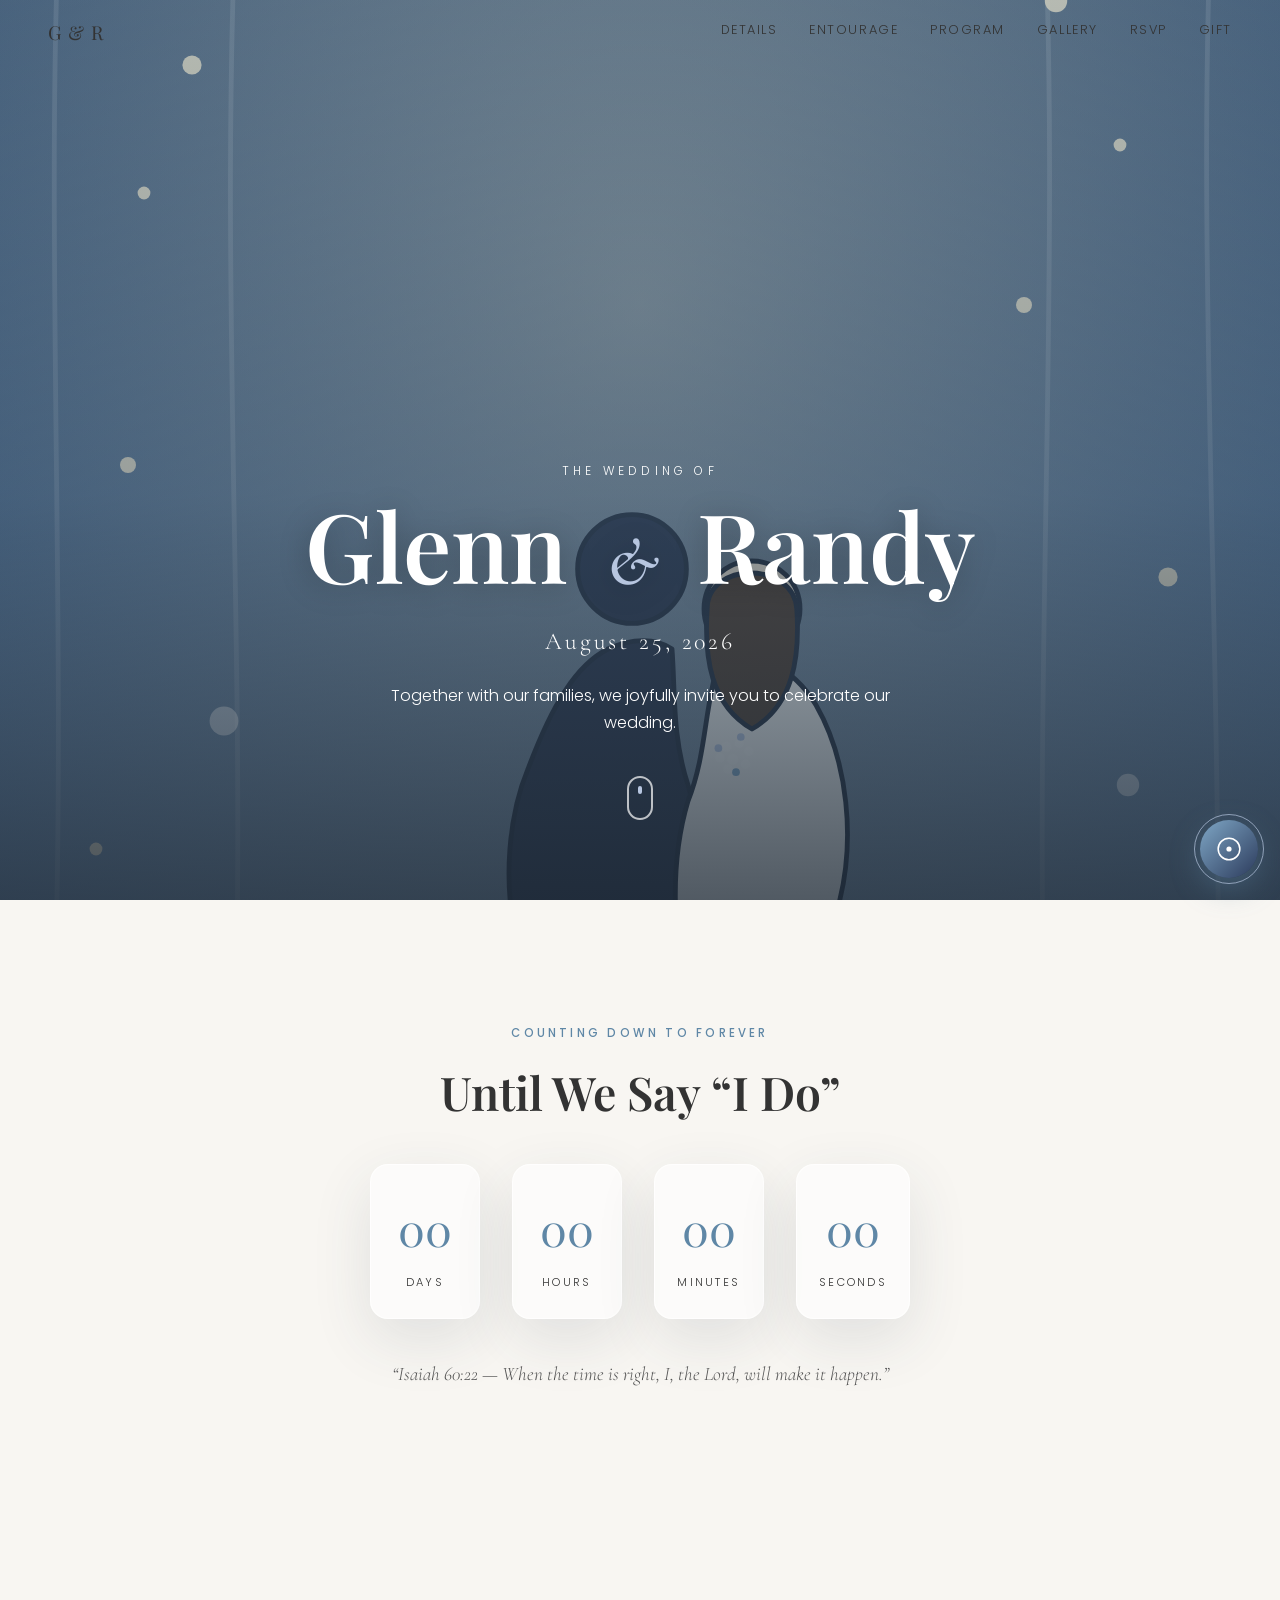
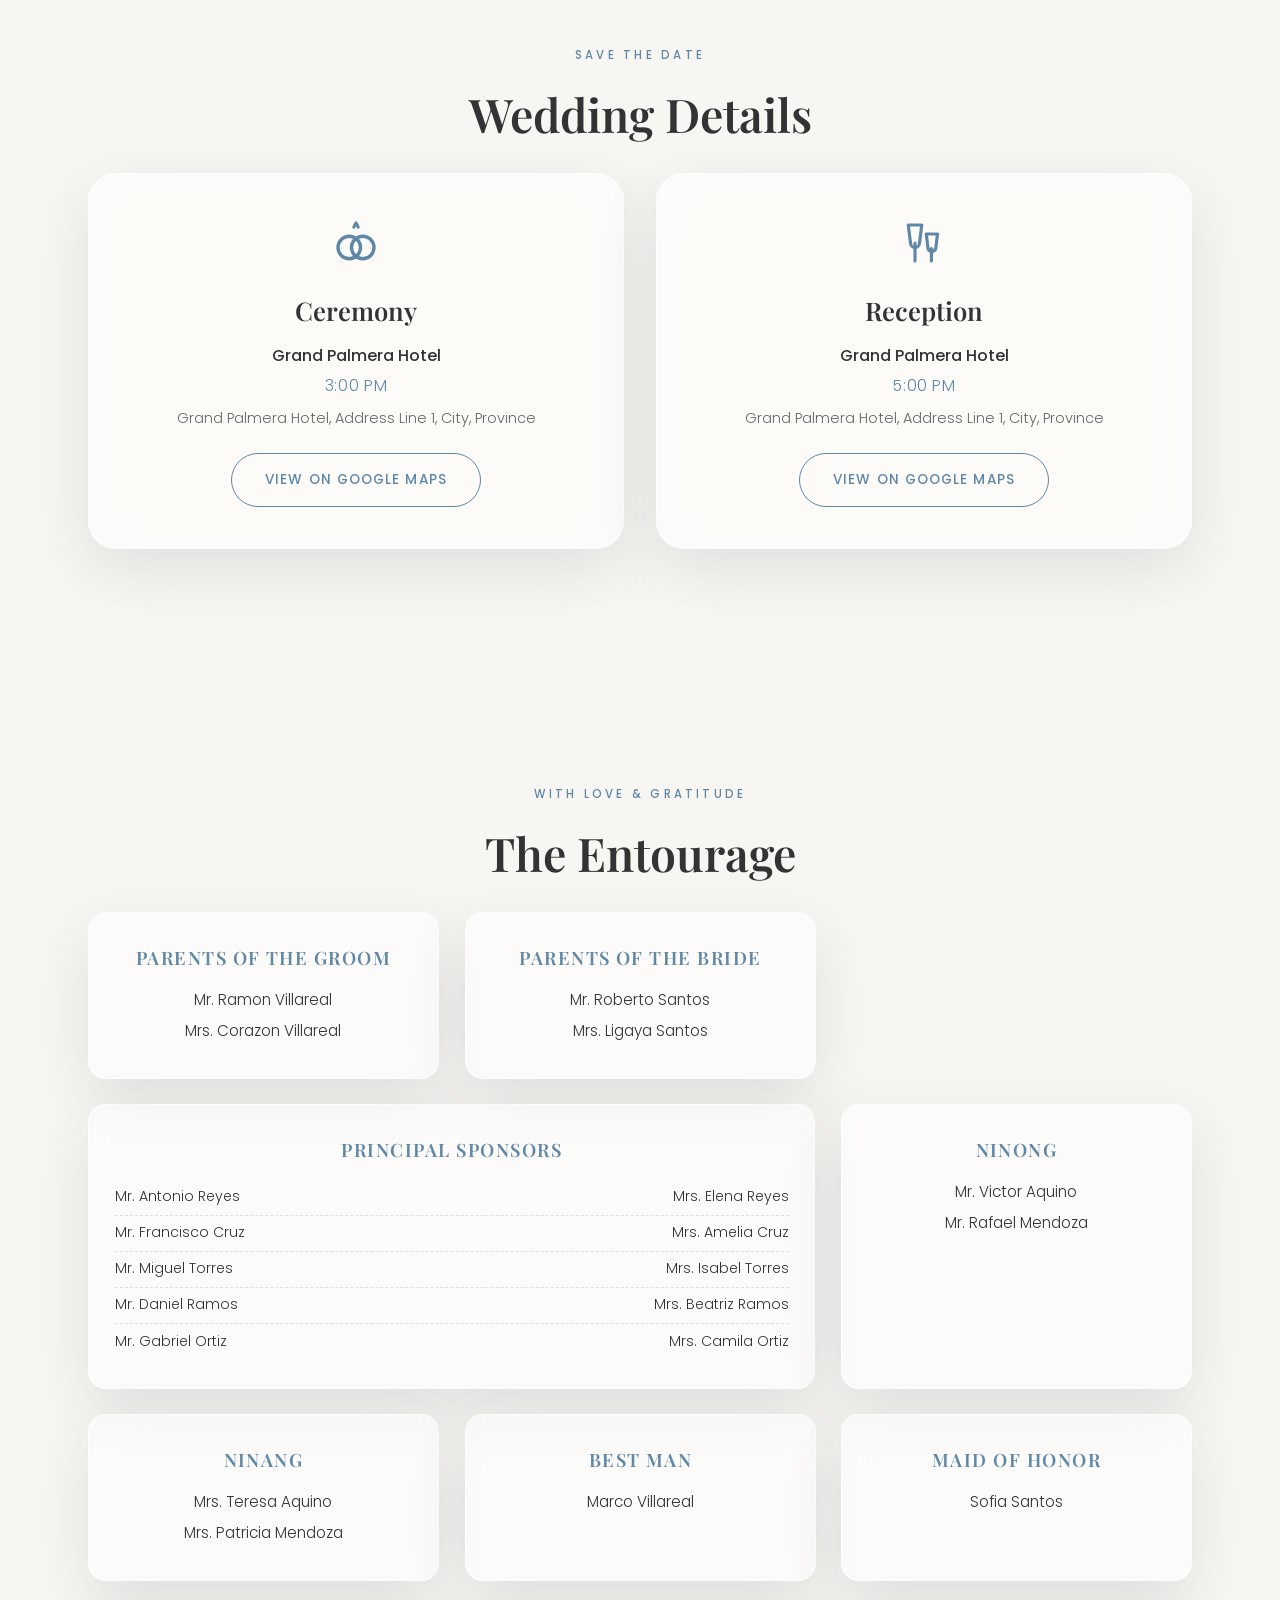
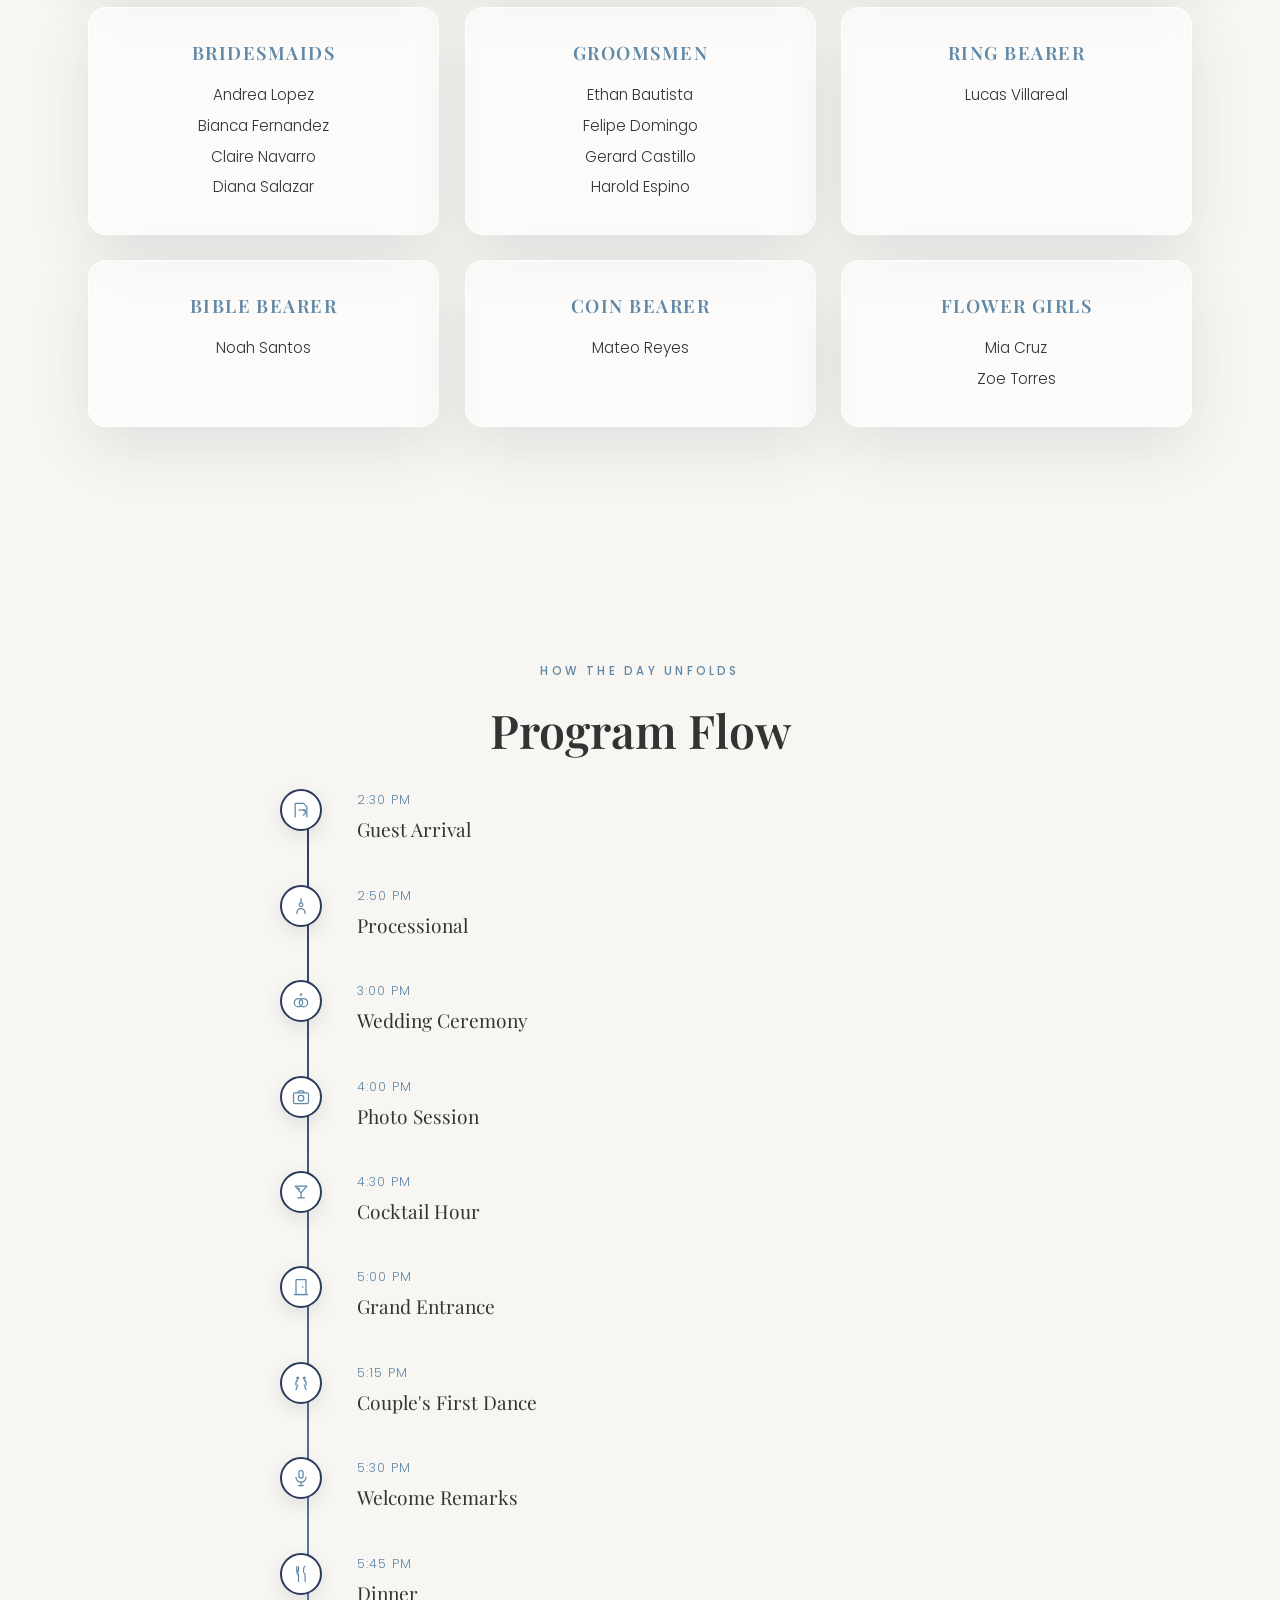
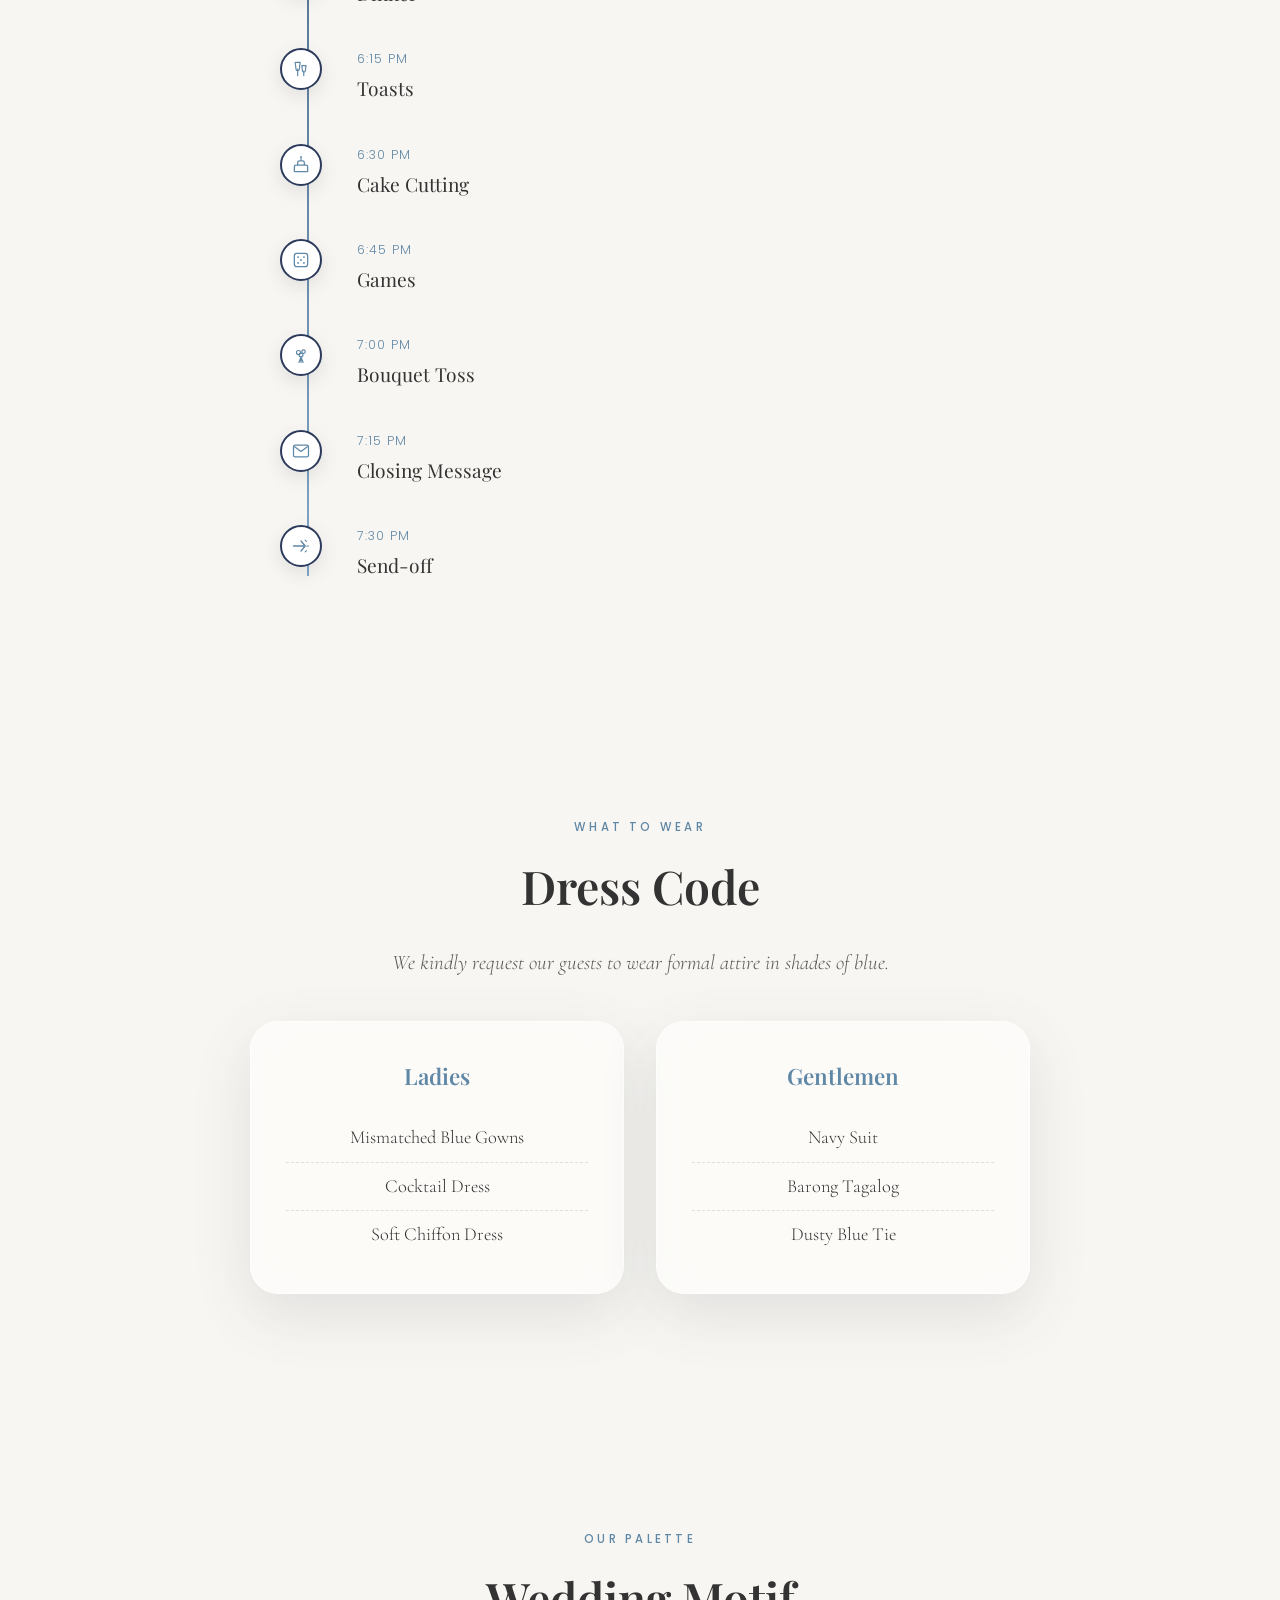
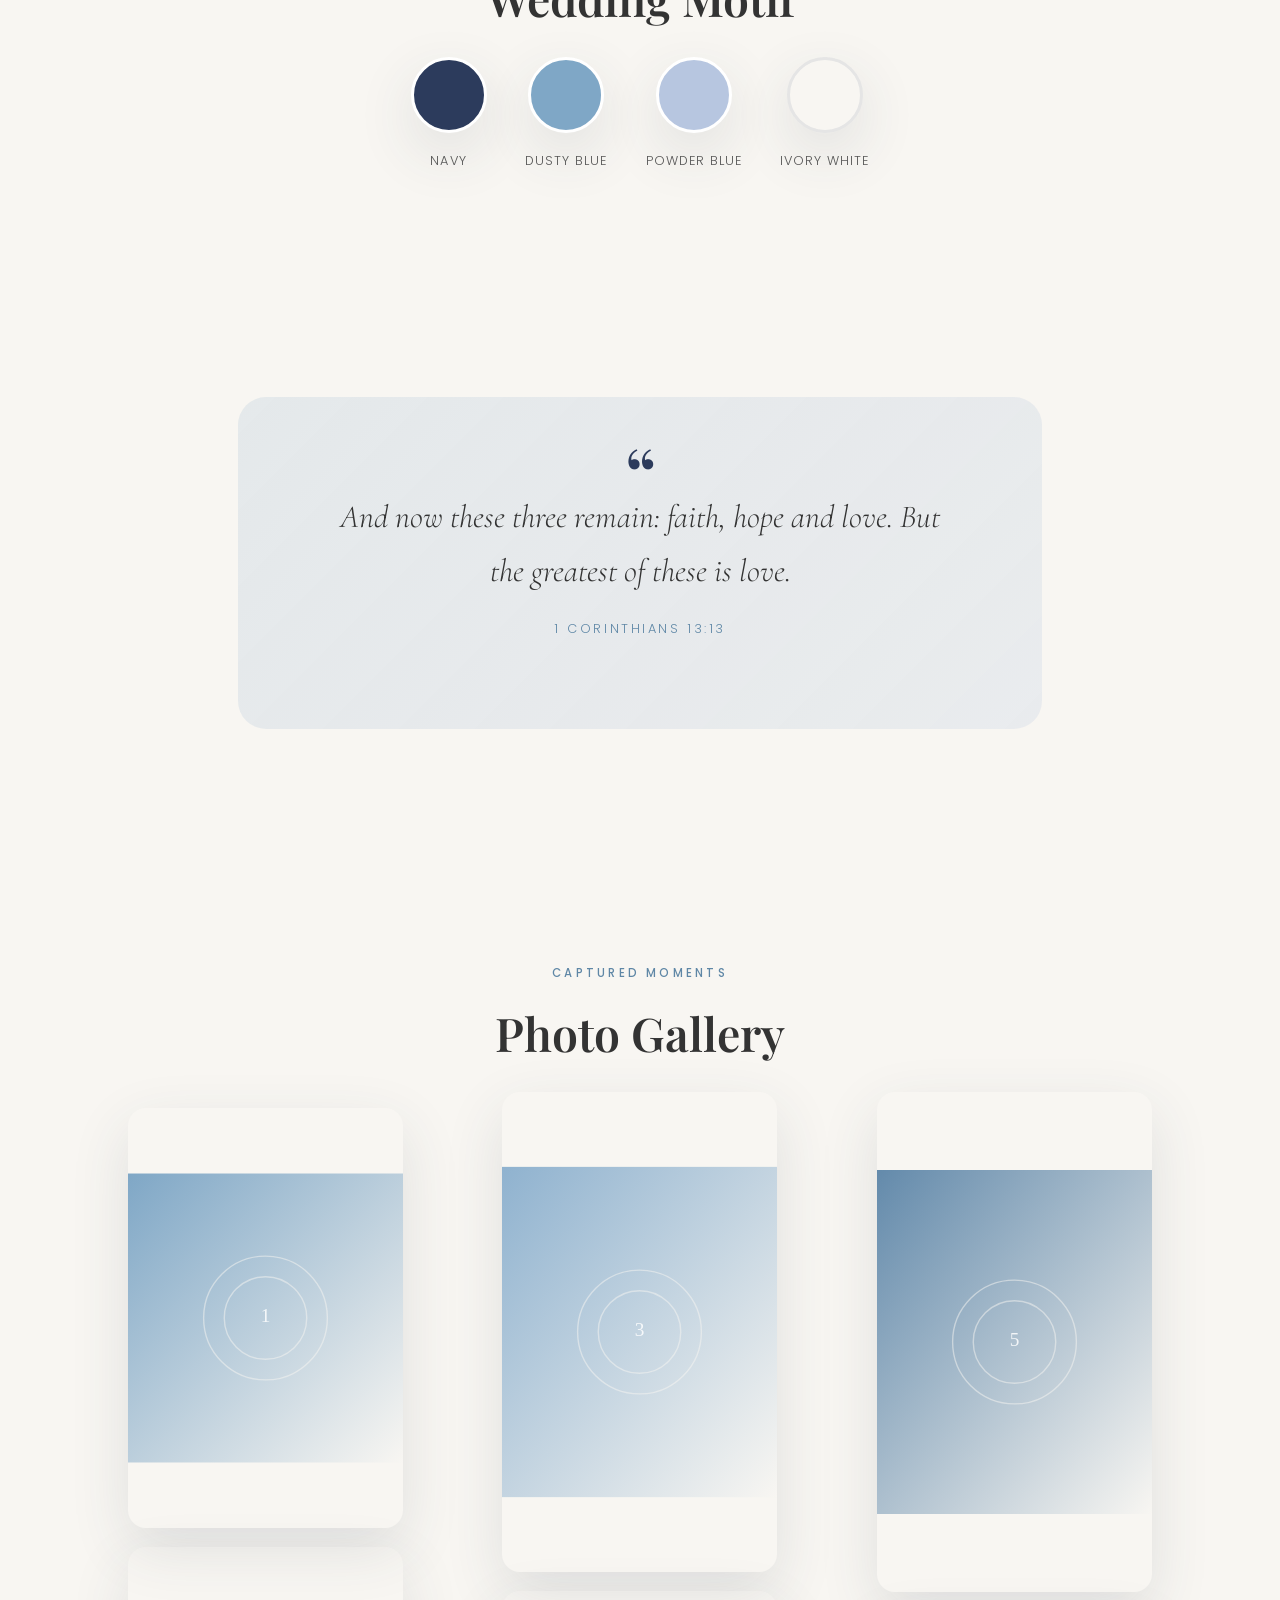
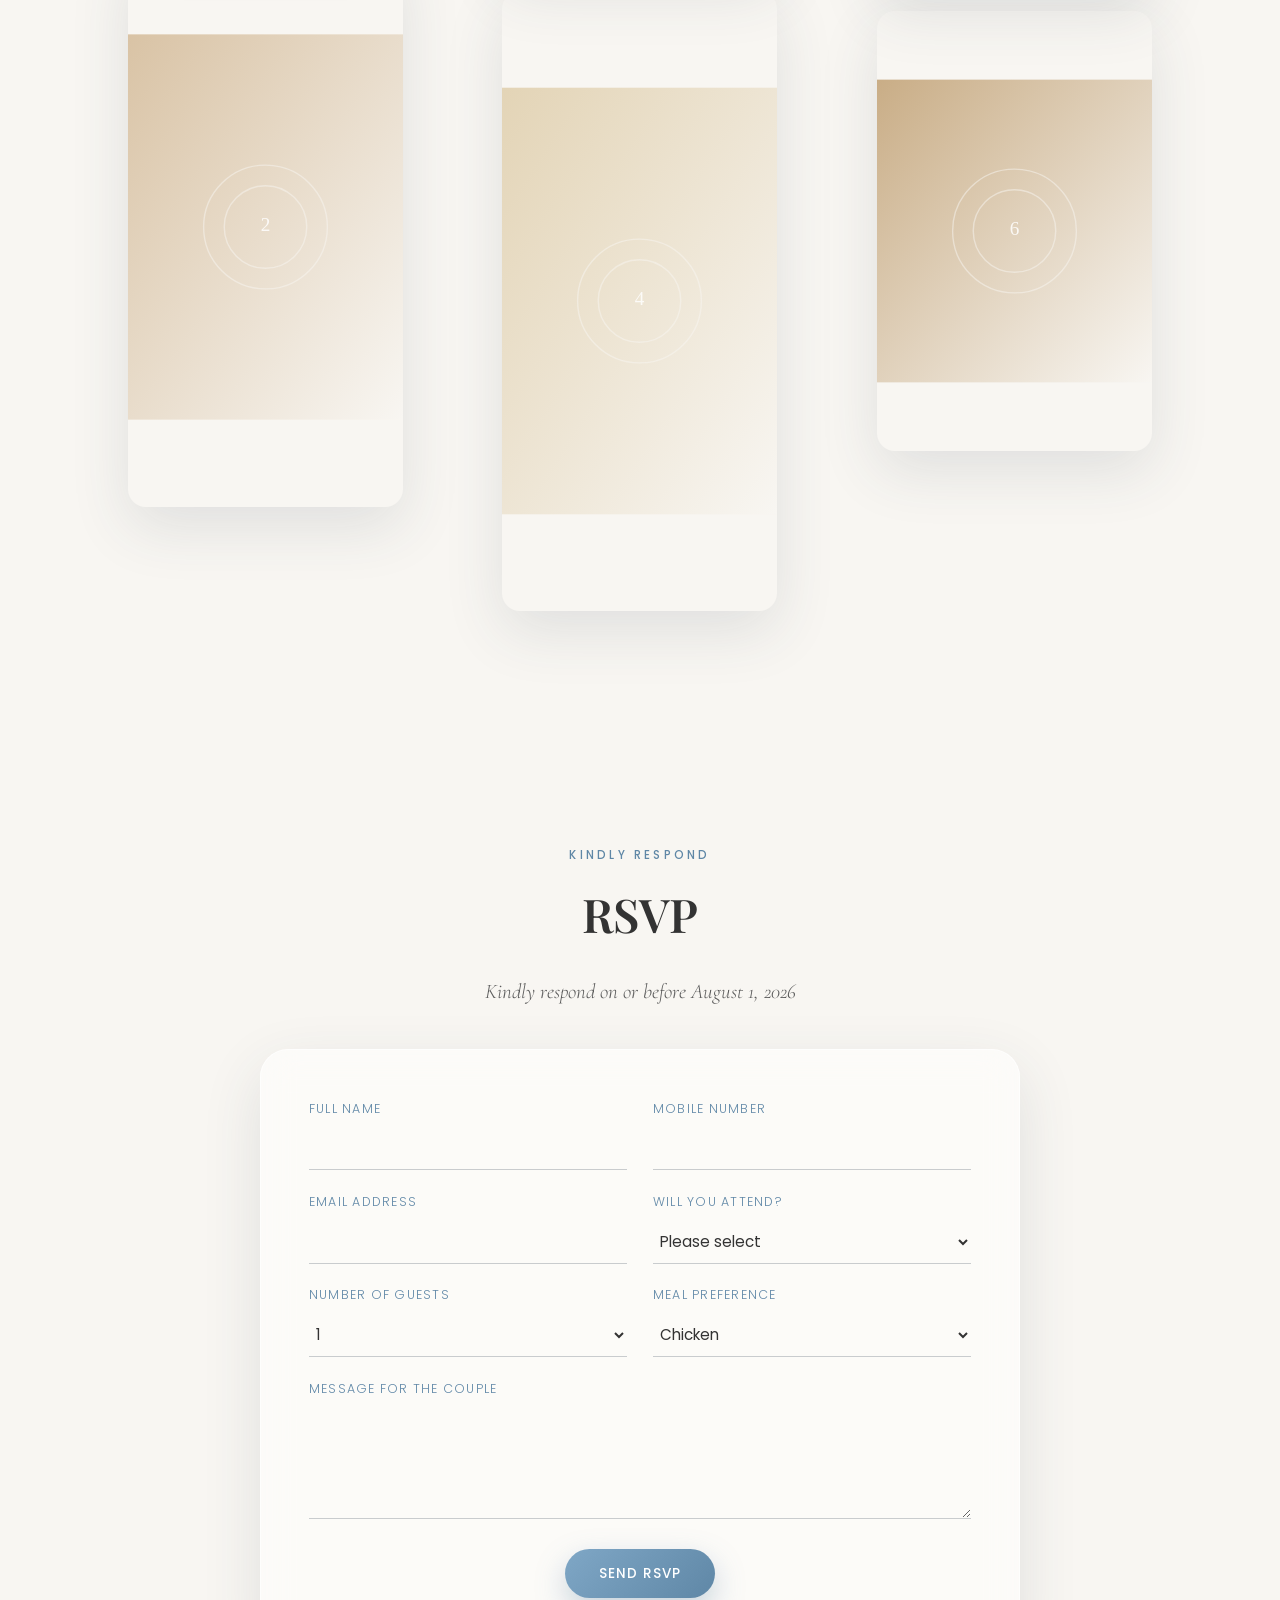
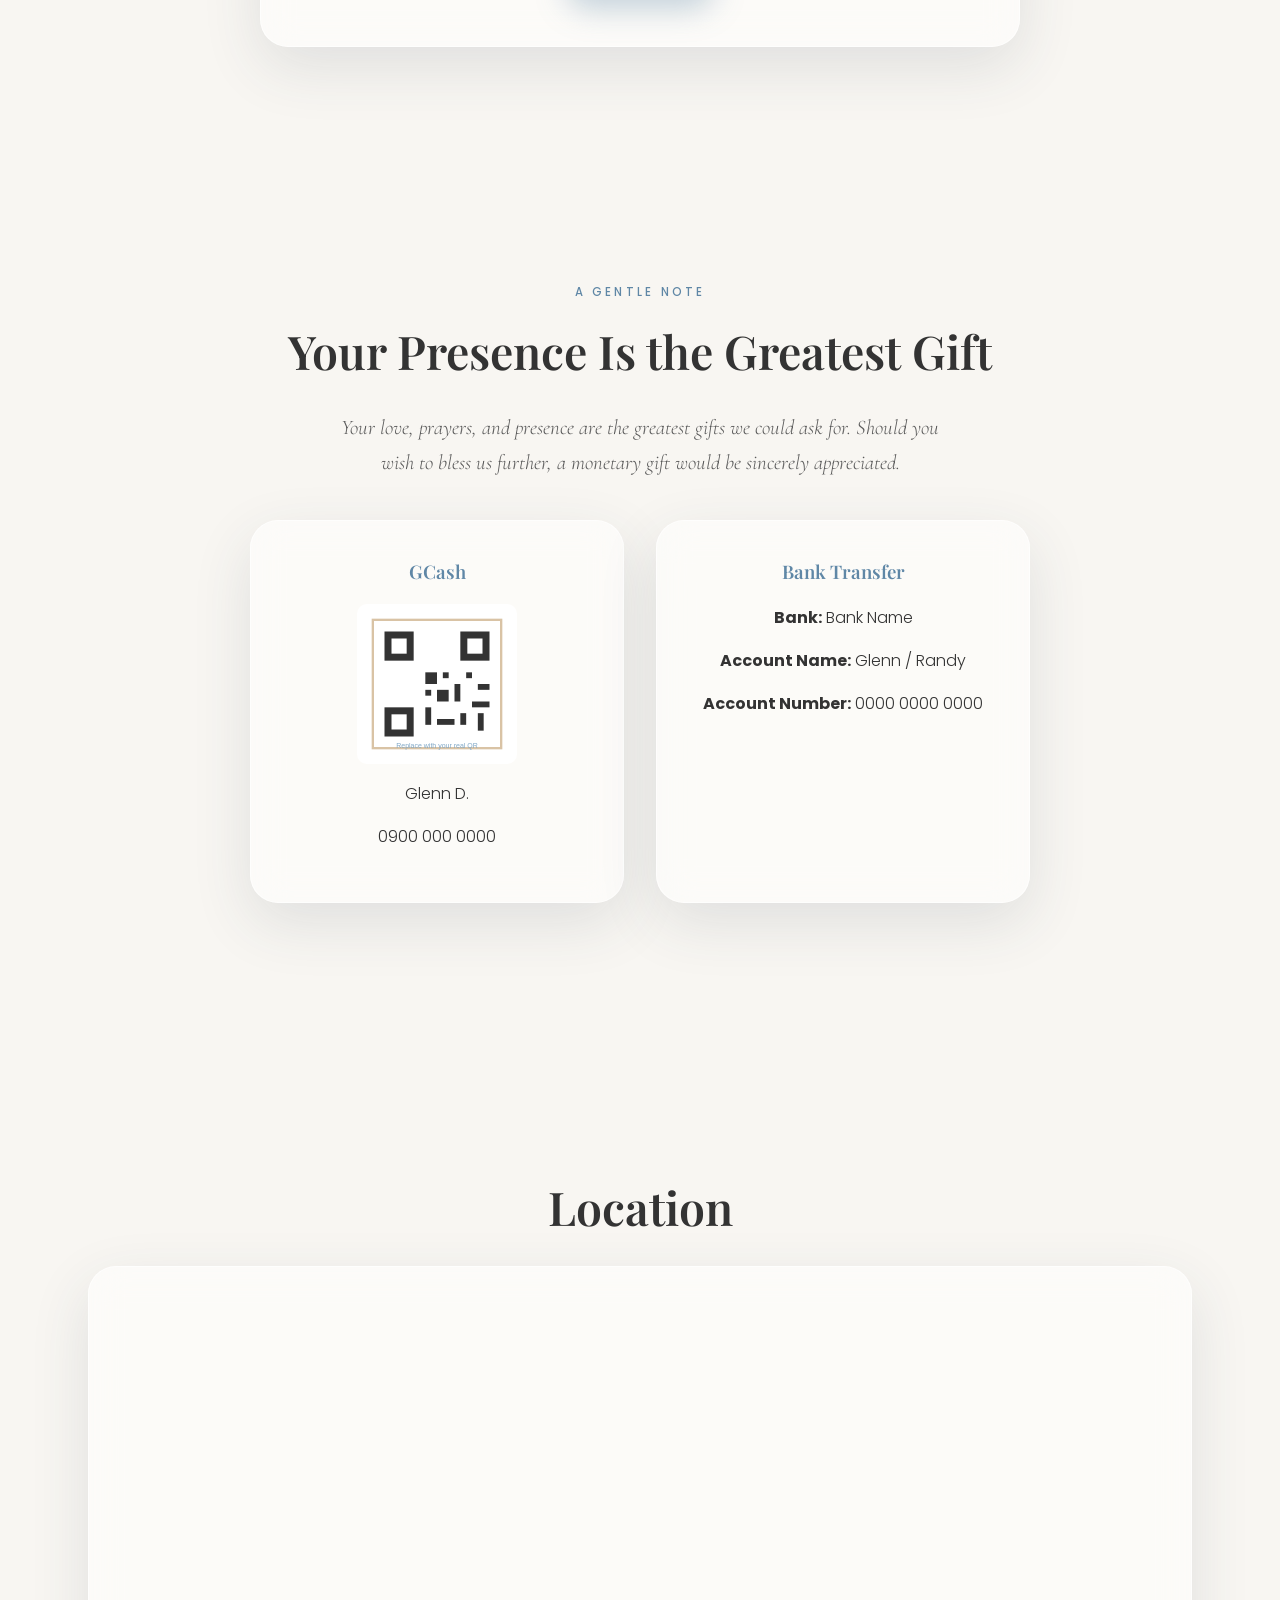
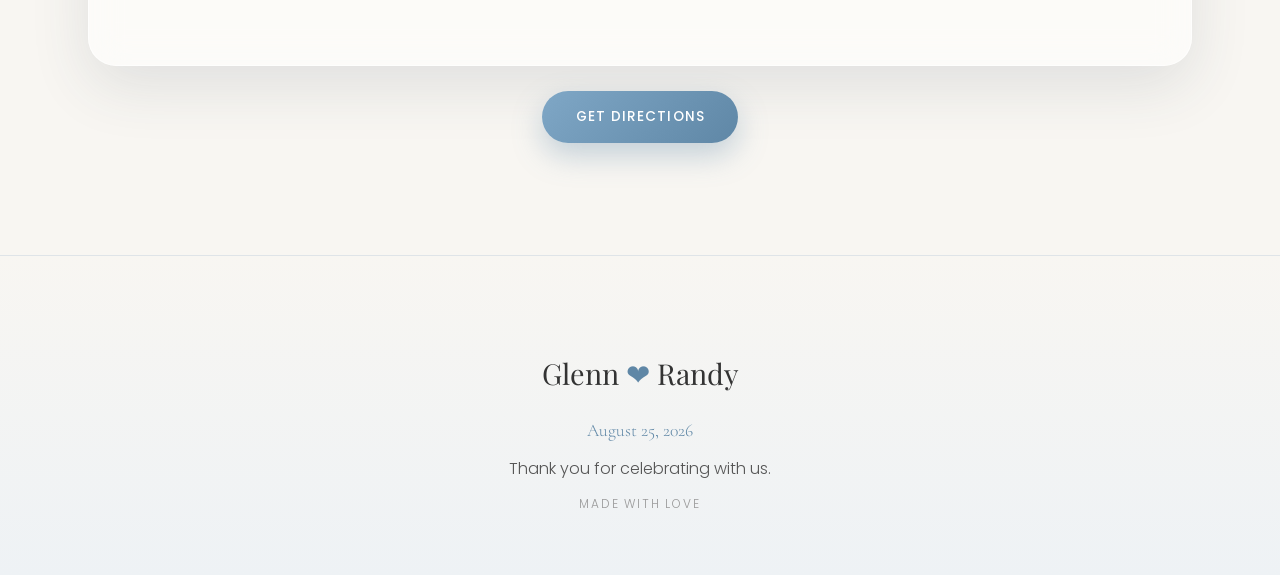
==== commit c15f6ca3: "Simplify to true single-page site and re-theme to blue moodboard - Remove the invitation gate overla" ====
--- a/Wedding/index.html
+++ b/Wedding/index.html
@@ -18,24 +18,7 @@
 <!-- Floating particles (populated by JS) -->
 <div class="particles" id="particles" aria-hidden="true"></div>
 
-<!-- Invitation Gate -->
-<div class="gate" id="gate">
-  <div class="gate-bg" aria-hidden="true"></div>
-  <div class="gate-content" data-animate="fade-up">
-    <p class="gate-eyebrow">The Wedding Of</p>
-    <h1 class="gate-names">
-      <span id="gate-bride">Glenn</span>
-      <span class="amp">&amp;</span>
-      <span id="gate-groom">Randy</span>
-    </h1>
-    <p class="gate-date" id="gate-date">August 25, 2026</p>
-    <button class="btn btn-primary gate-btn" id="openInvitationBtn" type="button">
-      <span>Open Invitation</span>
-    </button>
-  </div>
-</div>
-
-<!-- Header nav (appears after gate opens) -->
+<!-- Header nav -->
 <nav class="site-nav" id="siteNav" aria-label="Section navigation">
   <a href="#hero" class="nav-monogram" id="navMonogram">G &amp; R</a>
   <button class="nav-toggle" id="navToggle" aria-label="Open menu" aria-expanded="false">
--- a/Wedding/style.css
+++ b/Wedding/style.css
@@ -7,9 +7,10 @@
   --dusty-blue: #7FA7C6;
   --dusty-blue-dark: #5f87a6;
   --dusty-blue-light: #a9c4dc;
+  --powder-blue: #B7C6E0;
+  --navy: #2C3B5C;
+  --navy-dark: #1E293F;
   --ivory: #F8F6F2;
-  --champagne: #D9C3A5;
-  --champagne-dark: #c2a578;
   --white: #FFFFFF;
   --charcoal: #333333;
 
@@ -49,7 +50,7 @@
 
 h1, h2, h3{ font-family: var(--font-display); margin: 0; font-weight: 600; }
 
-::selection{ background: var(--champagne); color: var(--charcoal); }
+::selection{ background: var(--powder-blue); color: var(--charcoal); }
 
 /* ---------- Utility / animation classes ---------- */
 [data-animate]{
@@ -161,60 +162,6 @@
   100%{ transform: translateY(-110vh) translateX(var(--drift, 40px)); opacity: 0; }
 }
 
-/* ---------- Invitation gate ---------- */
-.gate{
-  position: fixed;
-  inset: 0;
-  z-index: 999;
-  display: flex;
-  align-items: center;
-  justify-content: center;
-  transition: opacity 1.1s var(--ease), visibility 1.1s;
-}
-.gate-bg{
-  position: absolute;
-  inset: 0;
-  background:
-    radial-gradient(circle at 20% 20%, rgba(217,195,165,.5), transparent 45%),
-    radial-gradient(circle at 80% 75%, rgba(127,167,198,.55), transparent 50%),
-    linear-gradient(160deg, var(--dusty-blue) 0%, var(--dusty-blue-dark) 60%, #395973 100%);
-}
-.gate-content{
-  position: relative;
-  text-align: center;
-  color: var(--white);
-  padding: 2rem;
-}
-.gate-eyebrow{
-  text-transform: uppercase;
-  letter-spacing: .35em;
-  font-size: .75rem;
-  opacity: .85;
-  margin-bottom: 1rem;
-}
-.gate-names{
-  font-size: clamp(2.6rem, 8vw, 4.5rem);
-  margin-bottom: .8rem;
-}
-.gate-names .amp{
-  font-family: var(--font-script);
-  font-style: italic;
-  color: var(--champagne);
-  margin: 0 .3em;
-}
-.gate-date{
-  font-family: var(--font-script);
-  font-size: 1.4rem;
-  letter-spacing: .1em;
-  margin-bottom: 2.4rem;
-  opacity: .9;
-}
-.gate.opened{
-  opacity: 0;
-  visibility: hidden;
-  pointer-events: none;
-}
-
 /* ---------- Nav ---------- */
 .site-nav{
   position: fixed;
@@ -258,7 +205,7 @@
   left: 0; bottom: 0;
   width: 0%;
   height: 1px;
-  background: var(--champagne-dark);
+  background: var(--navy-dark);
   transition: width .3s var(--ease);
 }
 .nav-links a:hover::after{ width: 100%; }
@@ -328,7 +275,7 @@
 .hero-title .amp{
   font-family: var(--font-script);
   font-style: italic;
-  color: var(--champagne);
+  color: var(--powder-blue);
   margin: 0 .25em;
   font-size: .7em;
 }
@@ -356,7 +303,7 @@
 .scroll-cue span{
   width: 4px; height: 8px;
   border-radius: 3px;
-  background: var(--champagne);
+  background: var(--powder-blue);
   animation: scrollDot 1.8s ease-in-out infinite;
 }
 @keyframes scrollDot{
@@ -492,7 +439,7 @@
   top: 6px;
   bottom: 6px;
   width: 2px;
-  background: linear-gradient(to bottom, var(--champagne), var(--dusty-blue));
+  background: linear-gradient(to bottom, var(--navy), var(--dusty-blue));
 }
 .timeline-item{
   position: relative;
@@ -506,7 +453,7 @@
   width: 42px; height: 42px;
   border-radius: 50%;
   background: var(--white);
-  border: 2px solid var(--champagne);
+  border: 2px solid var(--navy);
   color: var(--dusty-blue-dark);
   display: flex;
   align-items: center;
@@ -583,7 +530,7 @@
 }
 .verse-inner{
   text-align: center;
-  background: linear-gradient(135deg, rgba(127,167,198,.14), rgba(217,195,165,.18));
+  background: linear-gradient(135deg, rgba(127,167,198,.16), rgba(183,198,224,.22));
   border-radius: var(--radius-lg);
   padding: clamp(3rem, 6vw, 5rem) clamp(1.5rem, 6vw, 4rem);
   position: relative;
@@ -591,7 +538,7 @@
 .verse-mark{
   font-family: var(--font-display);
   font-size: 5rem;
-  color: var(--champagne-dark);
+  color: var(--navy);
   line-height: 0;
   display: block;
   margin-bottom: 1rem;
@@ -807,7 +754,7 @@
   border-radius: 50%;
   border: none;
   cursor: pointer;
-  background: linear-gradient(135deg, var(--dusty-blue), var(--champagne));
+  background: linear-gradient(135deg, var(--dusty-blue), var(--navy));
   color: var(--white);
   display: flex;
   align-items: center;
@@ -821,7 +768,7 @@
   position: absolute;
   inset: -6px;
   border-radius: 50%;
-  border: 1px solid rgba(217,195,165,.6);
+  border: 1px solid rgba(183,198,224,.7);
   animation: glowPulse 2.6s ease-in-out infinite;
 }
 @keyframes glowPulse{
